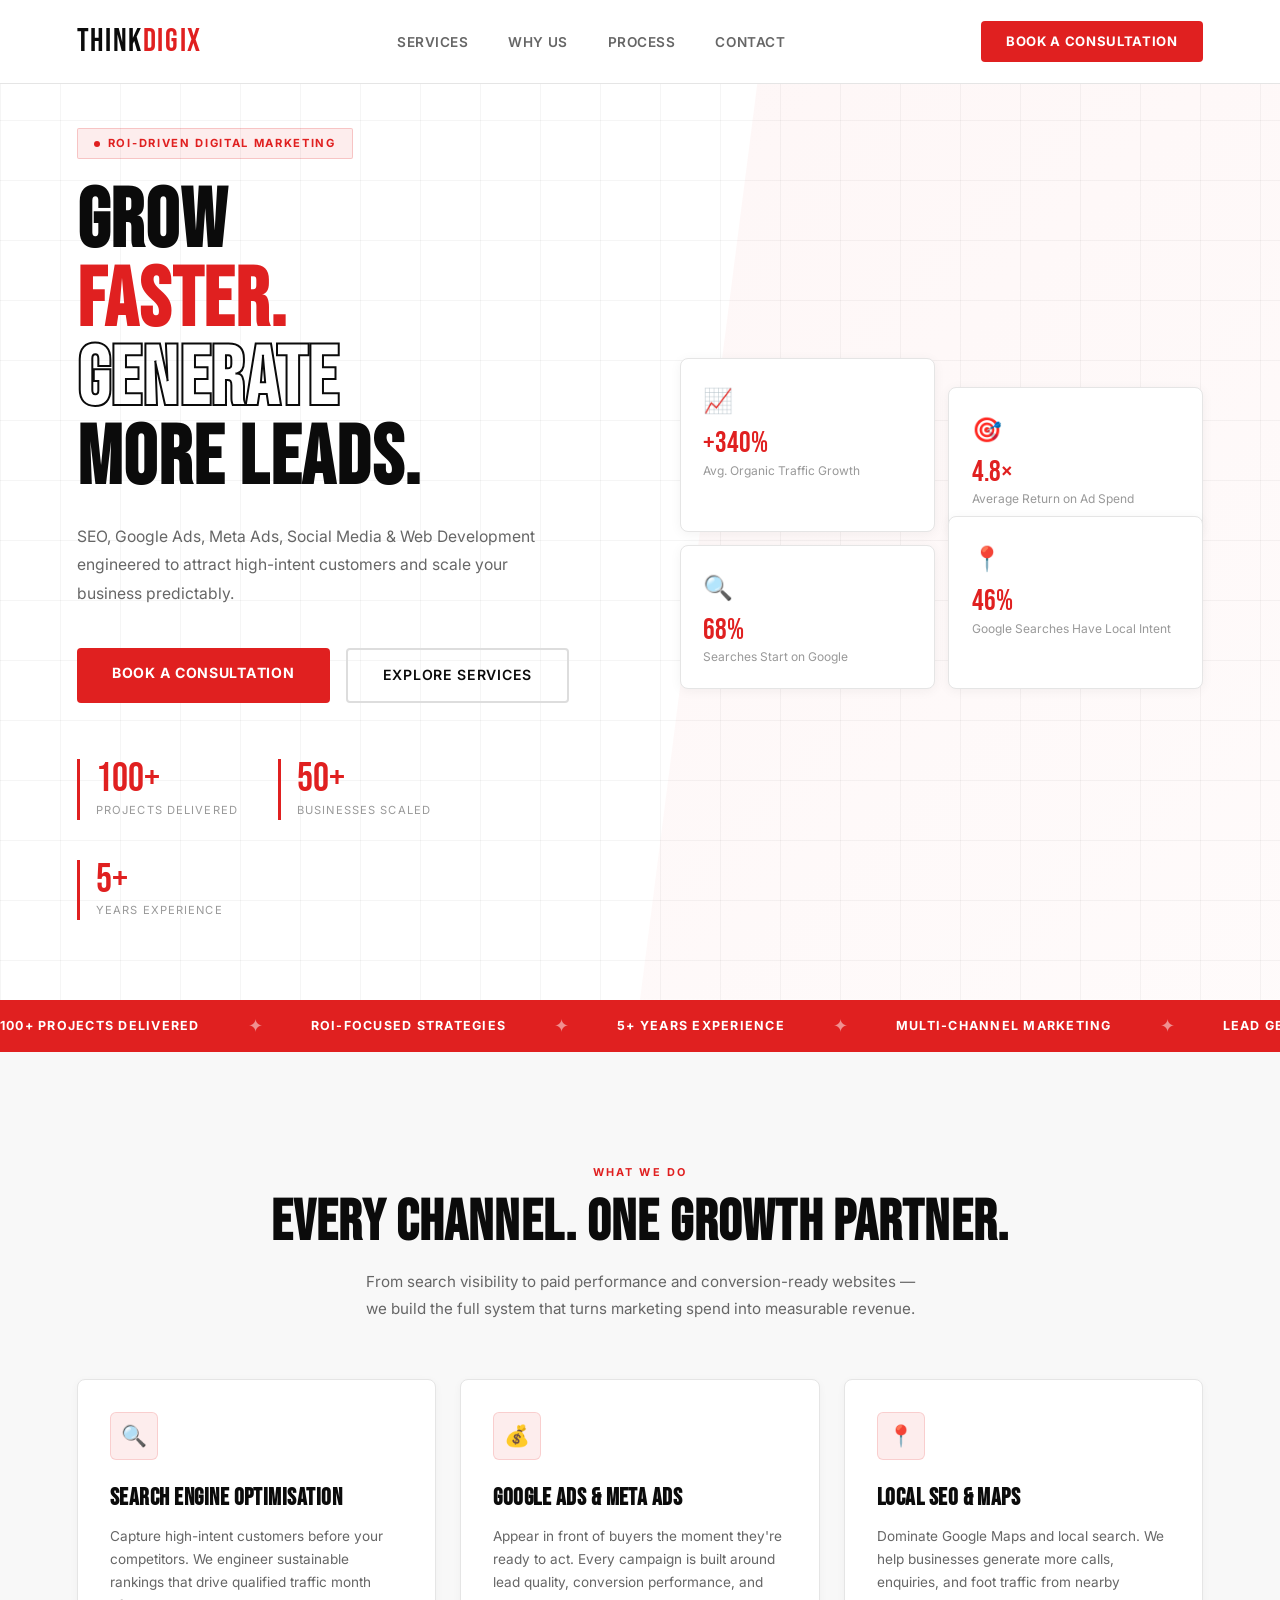
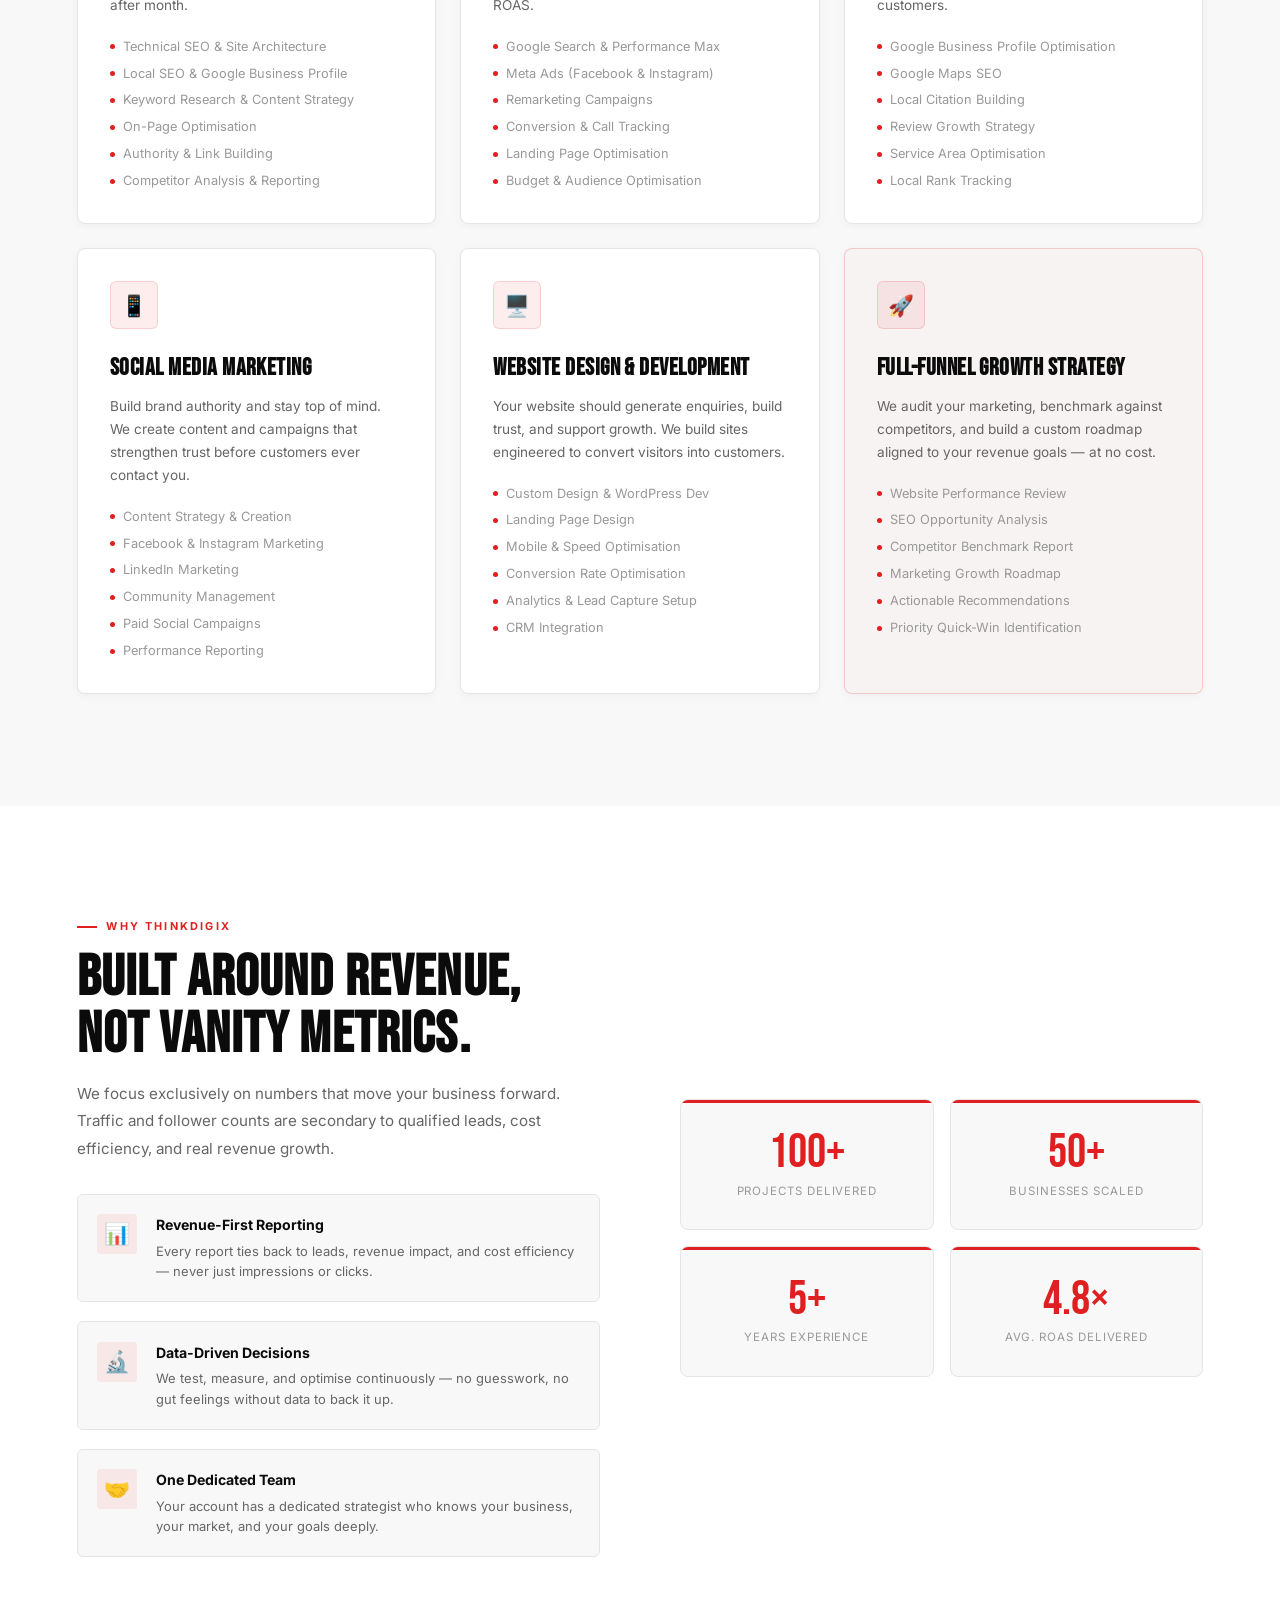
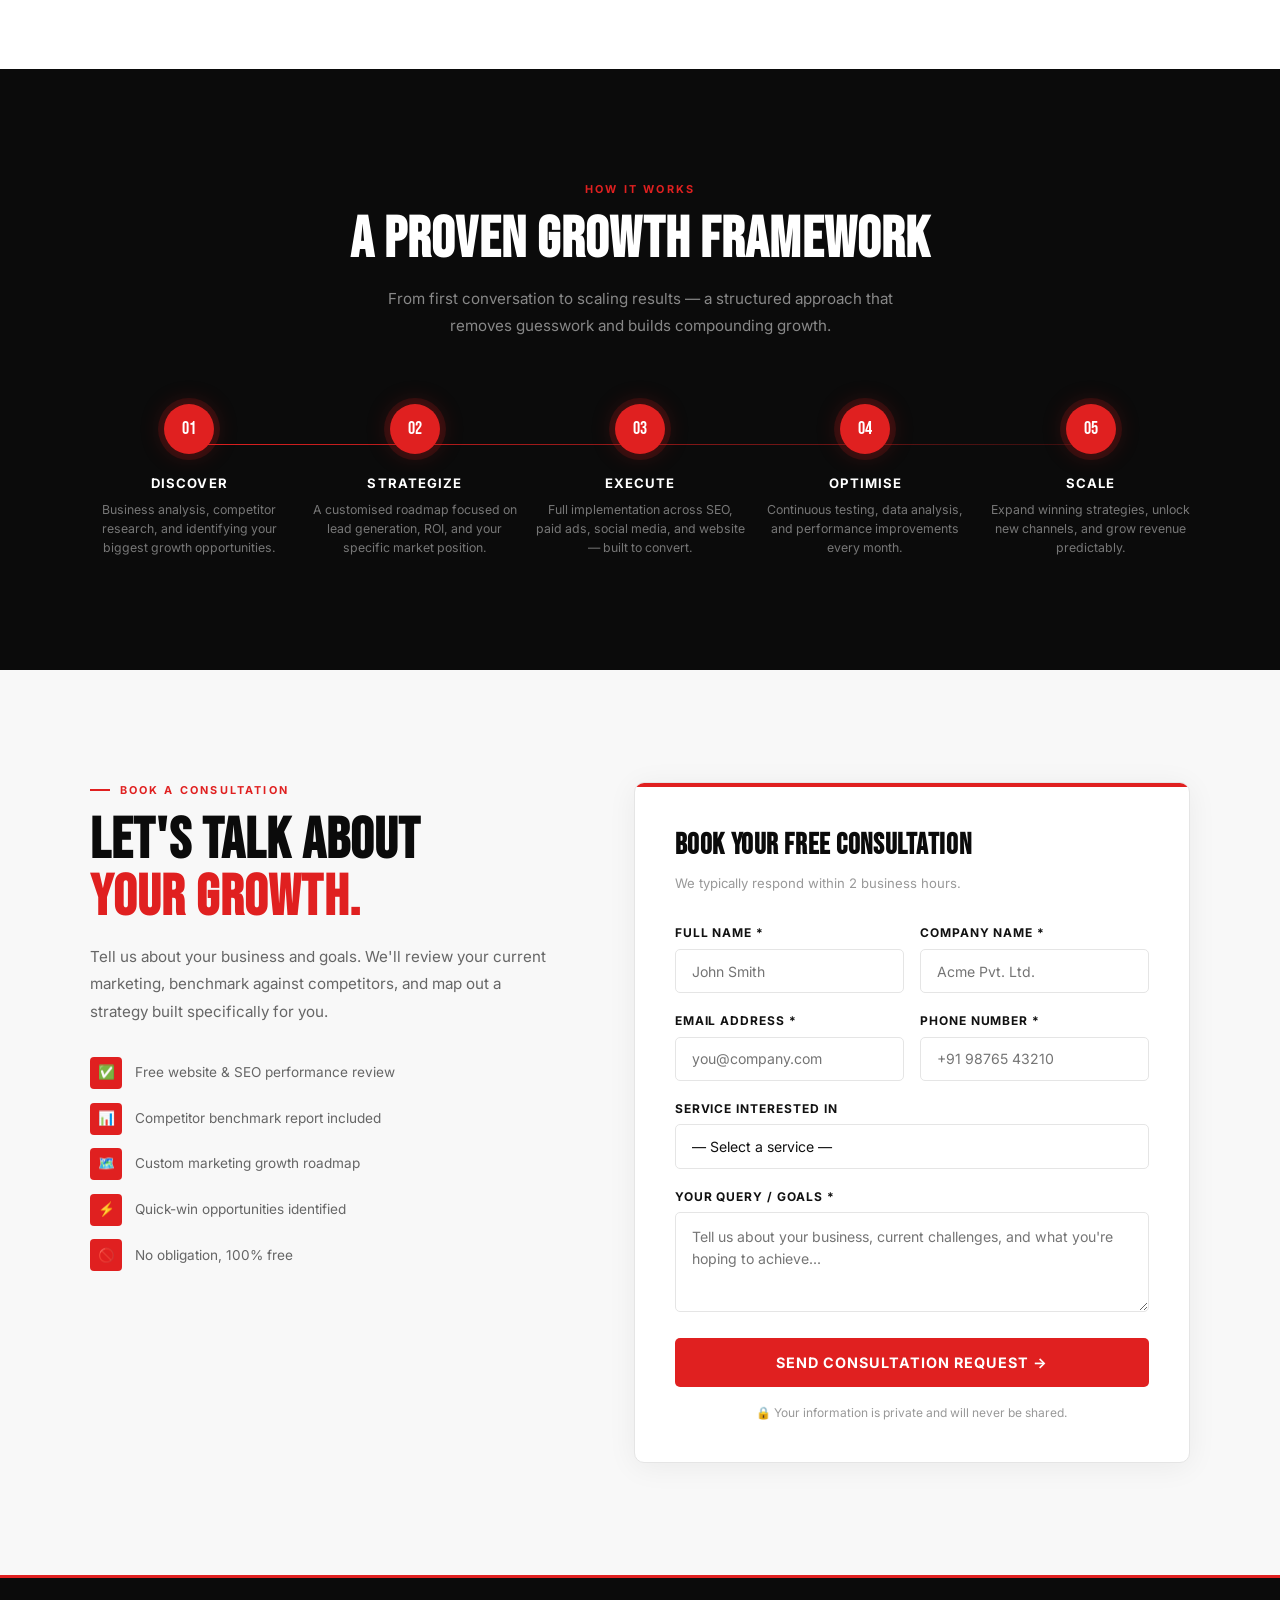
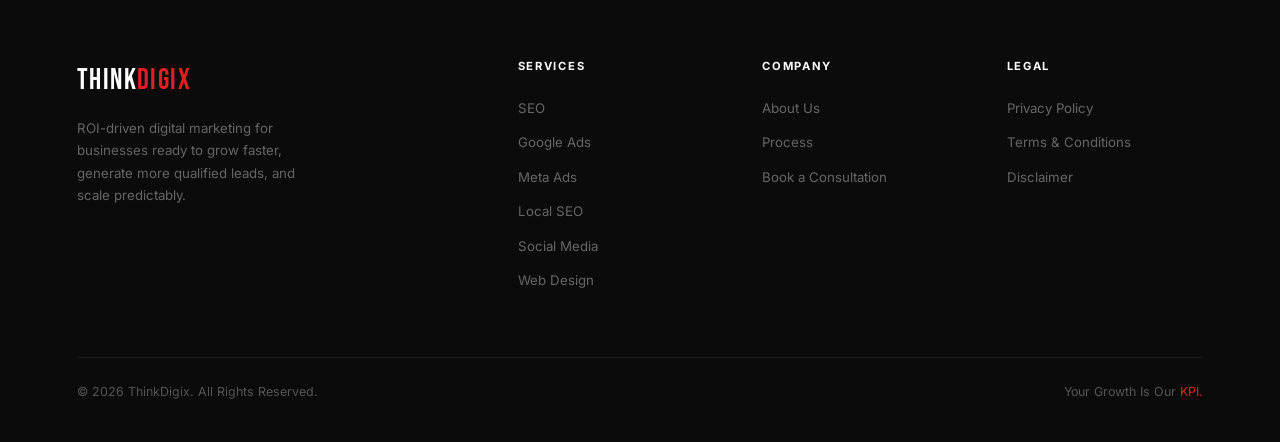
==== index.html @ b9a04842 "Add files via upload" ====
<!DOCTYPE html>
<html lang="en">
<head>
<meta charset="UTF-8"/>
<meta name="viewport" content="width=device-width, initial-scale=1.0"/>
<title>ThinkDigix — ROI-Driven Digital Marketing Agency</title>
<meta name="description" content="ThinkDigix is an ROI-driven digital marketing agency helping businesses grow through SEO, Google Ads, Meta Ads, Social Media and Web Development."/>
<link href="https://fonts.googleapis.com/css2?family=Bebas+Neue&family=Inter:wght@300;400;500;600;700&display=swap" rel="stylesheet"/>
<link rel="stylesheet" href="styles.css"/>
</head>
<body>

<!-- NAV -->
<nav id="navbar">
  <a class="logo" href="index.html">Think<span>Digix</span></a>
  <ul class="nav-links">
    <li><a href="#services">Services</a></li>
    <li><a href="#why">Why Us</a></li>
    <li><a href="#process">Process</a></li>
    <li><a href="#consult">Contact</a></li>
  </ul>
  <a class="nav-cta" href="#consult">Book a Consultation</a>
  <button class="hamburger" aria-label="Menu" onclick="toggleMenu()">
    <span></span><span></span><span></span>
  </button>
</nav>
<div class="mobile-menu" id="mobileMenu">
  <a href="#services" onclick="closeMenu()">Services</a>
  <a href="#why" onclick="closeMenu()">Why Us</a>
  <a href="#process" onclick="closeMenu()">Process</a>
  <a href="#consult" onclick="closeMenu()">Book a Consultation</a>
</div>

<!-- HERO -->
<section class="hero" id="home">
  <div class="hero-bg-grid"></div>
  <div class="hero-accent"></div>
  <div class="hero-inner">
    <div class="hero-content reveal">
      <div class="hero-eyebrow"><span class="dot-pulse"></span> ROI-Driven Digital Marketing</div>
      <h1>Grow<br><span class="red">Faster.</span><br><span class="outline">Generate</span><br>More Leads.</h1>
      <p class="hero-sub">SEO, Google Ads, Meta Ads, Social Media & Web Development engineered to attract high-intent customers and scale your business predictably.</p>
      <div class="hero-btns">
        <a href="#consult" class="btn-red">Book a Consultation</a>
        <a href="#services" class="btn-outline">Explore Services</a>
      </div>
      <div class="hero-stats">
        <div class="hero-stat"><div class="num">100+</div><div class="lbl">Projects Delivered</div></div>
        <div class="hero-stat"><div class="num">50+</div><div class="lbl">Businesses Scaled</div></div>
        <div class="hero-stat"><div class="num">5+</div><div class="lbl">Years Experience</div></div>
      </div>
    </div>
    <div class="hero-cards reveal reveal-delay-2">
      <div class="hcard"><div class="hcard-icon">📈</div><div class="hcard-val">+340%</div><div class="hcard-desc">Avg. Organic Traffic Growth</div></div>
      <div class="hcard"><div class="hcard-icon">🎯</div><div class="hcard-val">4.8×</div><div class="hcard-desc">Average Return on Ad Spend</div></div>
      <div class="hcard"><div class="hcard-icon">🔍</div><div class="hcard-val">68%</div><div class="hcard-desc">Searches Start on Google</div></div>
      <div class="hcard"><div class="hcard-icon">📍</div><div class="hcard-val">46%</div><div class="hcard-desc">Google Searches Have Local Intent</div></div>
    </div>
  </div>
</section>

<!-- MARQUEE -->
<div class="marquee-wrap">
  <div class="marquee-track">
    <span class="marquee-item">100+ Projects Delivered</span><span class="marquee-sep">✦</span>
    <span class="marquee-item">ROI-Focused Strategies</span><span class="marquee-sep">✦</span>
    <span class="marquee-item">5+ Years Experience</span><span class="marquee-sep">✦</span>
    <span class="marquee-item">Multi-Channel Marketing</span><span class="marquee-sep">✦</span>
    <span class="marquee-item">Lead Generation Focused</span><span class="marquee-sep">✦</span>
    <span class="marquee-item">Data-Driven Growth</span><span class="marquee-sep">✦</span>
    <span class="marquee-item">50+ Businesses Scaled</span><span class="marquee-sep">✦</span>
    <span class="marquee-item">100+ Projects Delivered</span><span class="marquee-sep">✦</span>
    <span class="marquee-item">ROI-Focused Strategies</span><span class="marquee-sep">✦</span>
    <span class="marquee-item">5+ Years Experience</span><span class="marquee-sep">✦</span>
    <span class="marquee-item">Multi-Channel Marketing</span><span class="marquee-sep">✦</span>
    <span class="marquee-item">Lead Generation Focused</span><span class="marquee-sep">✦</span>
    <span class="marquee-item">Data-Driven Growth</span><span class="marquee-sep">✦</span>
    <span class="marquee-item">50+ Businesses Scaled</span><span class="marquee-sep">✦</span>
  </div>
</div>

<!-- SERVICES -->
<section class="services-section" id="services">
  <div class="sec-inner">
    <div class="services-header reveal">
      <p class="eyebrow">What We Do</p>
      <h2 class="sec-title">Every Channel. One Growth Partner.</h2>
      <p class="sec-sub">From search visibility to paid performance and conversion-ready websites — we build the full system that turns marketing spend into measurable revenue.</p>
    </div>
    <div class="services-grid">
      <div class="svc-card reveal reveal-delay-1">
        <div class="svc-icon">🔍</div>
        <h3>Search Engine Optimisation</h3>
        <p>Capture high-intent customers before your competitors. We engineer sustainable rankings that drive qualified traffic month after month.</p>
        <ul class="svc-feats">
          <li>Technical SEO & Site Architecture</li>
          <li>Local SEO & Google Business Profile</li>
          <li>Keyword Research & Content Strategy</li>
          <li>On-Page Optimisation</li>
          <li>Authority & Link Building</li>
          <li>Competitor Analysis & Reporting</li>
        </ul>
      </div>
      <div class="svc-card reveal reveal-delay-2">
        <div class="svc-icon">💰</div>
        <h3>Google Ads & Meta Ads</h3>
        <p>Appear in front of buyers the moment they're ready to act. Every campaign is built around lead quality, conversion performance, and ROAS.</p>
        <ul class="svc-feats">
          <li>Google Search & Performance Max</li>
          <li>Meta Ads (Facebook & Instagram)</li>
          <li>Remarketing Campaigns</li>
          <li>Conversion & Call Tracking</li>
          <li>Landing Page Optimisation</li>
          <li>Budget & Audience Optimisation</li>
        </ul>
      </div>
      <div class="svc-card reveal reveal-delay-3">
        <div class="svc-icon">📍</div>
        <h3>Local SEO & Maps</h3>
        <p>Dominate Google Maps and local search. We help businesses generate more calls, enquiries, and foot traffic from nearby customers.</p>
        <ul class="svc-feats">
          <li>Google Business Profile Optimisation</li>
          <li>Google Maps SEO</li>
          <li>Local Citation Building</li>
          <li>Review Growth Strategy</li>
          <li>Service Area Optimisation</li>
          <li>Local Rank Tracking</li>
        </ul>
      </div>
      <div class="svc-card reveal reveal-delay-1">
        <div class="svc-icon">📱</div>
        <h3>Social Media Marketing</h3>
        <p>Build brand authority and stay top of mind. We create content and campaigns that strengthen trust before customers ever contact you.</p>
        <ul class="svc-feats">
          <li>Content Strategy & Creation</li>
          <li>Facebook & Instagram Marketing</li>
          <li>LinkedIn Marketing</li>
          <li>Community Management</li>
          <li>Paid Social Campaigns</li>
          <li>Performance Reporting</li>
        </ul>
      </div>
      <div class="svc-card reveal reveal-delay-2">
        <div class="svc-icon">🖥️</div>
        <h3>Website Design & Development</h3>
        <p>Your website should generate enquiries, build trust, and support growth. We build sites engineered to convert visitors into customers.</p>
        <ul class="svc-feats">
          <li>Custom Design & WordPress Dev</li>
          <li>Landing Page Design</li>
          <li>Mobile & Speed Optimisation</li>
          <li>Conversion Rate Optimisation</li>
          <li>Analytics & Lead Capture Setup</li>
          <li>CRM Integration</li>
        </ul>
      </div>
      <div class="svc-card reveal reveal-delay-3" style="border-color:rgba(224,32,32,.2);background:rgba(224,32,32,.02)">
        <div class="svc-icon">🚀</div>
        <h3>Full-Funnel Growth Strategy</h3>
        <p>We audit your marketing, benchmark against competitors, and build a custom roadmap aligned to your revenue goals — at no cost.</p>
        <ul class="svc-feats">
          <li>Website Performance Review</li>
          <li>SEO Opportunity Analysis</li>
          <li>Competitor Benchmark Report</li>
          <li>Marketing Growth Roadmap</li>
          <li>Actionable Recommendations</li>
          <li>Priority Quick-Win Identification</li>
        </ul>
      </div>
    </div>
  </div>
</section>

<!-- WHY US -->
<section class="why-section" id="why">
  <div class="sec-inner">
    <div class="why-grid">
      <div class="why-left reveal">
        <p class="eyebrow">Why ThinkDigix</p>
        <h2 class="sec-title">Built Around Revenue,<br>Not Vanity Metrics.</h2>
        <p class="sec-sub">We focus exclusively on numbers that move your business forward. Traffic and follower counts are secondary to qualified leads, cost efficiency, and real revenue growth.</p>
        <div class="why-items">
          <div class="why-item">
            <div class="why-icon">📊</div>
            <div><h4>Revenue-First Reporting</h4><p>Every report ties back to leads, revenue impact, and cost efficiency — never just impressions or clicks.</p></div>
          </div>
          <div class="why-item">
            <div class="why-icon">🔬</div>
            <div><h4>Data-Driven Decisions</h4><p>We test, measure, and optimise continuously — no guesswork, no gut feelings without data to back it up.</p></div>
          </div>
          <div class="why-item">
            <div class="why-icon">🤝</div>
            <div><h4>One Dedicated Team</h4><p>Your account has a dedicated strategist who knows your business, your market, and your goals deeply.</p></div>
          </div>
        </div>
      </div>
      <div class="why-right reveal reveal-delay-2">
        <div class="why-right-grid">
          <div class="metric-box"><div class="big">100+</div><div class="sm">Projects Delivered</div></div>
          <div class="metric-box"><div class="big">50+</div><div class="sm">Businesses Scaled</div></div>
          <div class="metric-box"><div class="big">5+</div><div class="sm">Years Experience</div></div>
          <div class="metric-box"><div class="big">4.8×</div><div class="sm">Avg. ROAS Delivered</div></div>
        </div>
      </div>
    </div>
  </div>
</section>

<!-- PROCESS -->
<section class="process-section" id="process">
  <div class="sec-inner">
    <div class="process-header reveal">
      <p class="eyebrow">How It Works</p>
      <h2 class="sec-title">A Proven Growth Framework</h2>
      <p class="sec-sub" style="margin:0 auto">From first conversation to scaling results — a structured approach that removes guesswork and builds compounding growth.</p>
    </div>
    <div class="steps-row">
      <div class="steps-connector"></div>
      <div class="step reveal reveal-delay-1"><div class="step-num">01</div><h4>Discover</h4><p>Business analysis, competitor research, and identifying your biggest growth opportunities.</p></div>
      <div class="step reveal reveal-delay-2"><div class="step-num">02</div><h4>Strategize</h4><p>A customised roadmap focused on lead generation, ROI, and your specific market position.</p></div>
      <div class="step reveal reveal-delay-3"><div class="step-num">03</div><h4>Execute</h4><p>Full implementation across SEO, paid ads, social media, and website — built to convert.</p></div>
      <div class="step reveal reveal-delay-4"><div class="step-num">04</div><h4>Optimise</h4><p>Continuous testing, data analysis, and performance improvements every month.</p></div>
      <div class="step reveal" style="transition-delay:.5s"><div class="step-num">05</div><h4>Scale</h4><p>Expand winning strategies, unlock new channels, and grow revenue predictably.</p></div>
    </div>
  </div>
</section>

<!-- CONSULTATION FORM -->
<section class="consult-section" id="consult">
  <div class="consult-inner">
    <div class="consult-left reveal">
      <p class="eyebrow">Book a Consultation</p>
      <h2 class="sec-title">Let's Talk About<br><span style="color:var(--red)">Your Growth.</span></h2>
      <p class="sec-sub">Tell us about your business and goals. We'll review your current marketing, benchmark against competitors, and map out a strategy built specifically for you.</p>
      <div class="consult-perks">
        <div class="consult-perk"><div class="consult-perk-icon">✅</div>Free website & SEO performance review</div>
        <div class="consult-perk"><div class="consult-perk-icon">📊</div>Competitor benchmark report included</div>
        <div class="consult-perk"><div class="consult-perk-icon">🗺️</div>Custom marketing growth roadmap</div>
        <div class="consult-perk"><div class="consult-perk-icon">⚡</div>Quick-win opportunities identified</div>
        <div class="consult-perk"><div class="consult-perk-icon">🚫</div>No obligation, 100% free</div>
      </div>
    </div>
    <div class="reveal reveal-delay-2">
      <div class="consult-form-box">
        <h3>Book Your Free Consultation</h3>
        <p class="form-sub">We typically respond within 2 business hours.</p>
        <!-- Formspree handles email delivery -->
        <form id="consultForm" action="https://formspree.io/f/xwpbqrzd" method="POST">
          <input type="hidden" name="_subject" value="New Consultation Request — ThinkDigix"/>
          <input type="hidden" name="_replyto" value="siddharthaacharya2000@gmail.com"/>
          <div class="form-row">
            <div class="form-group">
              <label for="fname">Full Name *</label>
              <input type="text" id="fname" name="Full Name" placeholder="John Smith" required/>
            </div>
            <div class="form-group">
              <label for="company">Company Name *</label>
              <input type="text" id="company" name="Company Name" placeholder="Acme Pvt. Ltd." required/>
            </div>
          </div>
          <div class="form-row">
            <div class="form-group">
              <label for="email">Email Address *</label>
              <input type="email" id="email" name="Email" placeholder="you@company.com" required/>
            </div>
            <div class="form-group">
              <label for="phone">Phone Number *</label>
              <input type="tel" id="phone" name="Phone" placeholder="+91 98765 43210" required/>
            </div>
          </div>
          <div class="form-group">
            <label for="service">Service Interested In</label>
            <select id="service" name="Service Interest">
              <option value="">— Select a service —</option>
              <option>Search Engine Optimisation (SEO)</option>
              <option>Google Ads / Meta Ads</option>
              <option>Local SEO & Maps</option>
              <option>Social Media Marketing</option>
              <option>Website Design & Development</option>
              <option>Full-Funnel Growth Strategy</option>
              <option>Not sure — need guidance</option>
            </select>
          </div>
          <div class="form-group">
            <label for="query">Your Query / Goals *</label>
            <textarea id="query" name="Query" placeholder="Tell us about your business, current challenges, and what you're hoping to achieve..." required></textarea>
          </div>
          <button type="submit" class="form-submit" id="submitBtn">Send Consultation Request →</button>
          <p class="form-note">🔒 Your information is private and will never be shared.</p>
        </form>
        <div class="form-success" id="formSuccess">
          <div style="font-size:2rem;margin-bottom:.5rem">✅</div>
          <h4>Request Sent!</h4>
          <p>Thank you! We've received your consultation request and will reach out within 2 business hours.</p>
        </div>
      </div>
    </div>
  </div>
</section>

<!-- FOOTER -->
<footer id="contact">
  <div class="footer-grid">
    <div class="footer-brand">
      <a class="footer-logo" href="index.html">Think<span>Digix</span></a>
      <p>ROI-driven digital marketing for businesses ready to grow faster, generate more qualified leads, and scale predictably.</p>
    </div>
    <div class="footer-col">
      <h5>Services</h5>
      <ul>
        <li><a href="#services">SEO</a></li>
        <li><a href="#services">Google Ads</a></li>
        <li><a href="#services">Meta Ads</a></li>
        <li><a href="#services">Local SEO</a></li>
        <li><a href="#services">Social Media</a></li>
        <li><a href="#services">Web Design</a></li>
      </ul>
    </div>
    <div class="footer-col">
      <h5>Company</h5>
      <ul>
        <li><a href="#why">About Us</a></li>
        <li><a href="#process">Process</a></li>
        <li><a href="#consult">Book a Consultation</a></li>
      </ul>
    </div>
    <div class="footer-col">
      <h5>Legal</h5>
      <ul>
        <li><a href="privacy-policy.html">Privacy Policy</a></li>
        <li><a href="terms-and-conditions.html">Terms & Conditions</a></li>
        <li><a href="disclaimer.html">Disclaimer</a></li>
      </ul>
    </div>
  </div>
  <div class="footer-bottom">
    <p>© 2026 ThinkDigix. All Rights Reserved.</p>
    <p>Your Growth Is Our <span>KPI.</span></p>
  </div>
</footer>

<script>
// ── NAV ──
function toggleMenu(){document.getElementById('mobileMenu').classList.toggle('open')}
function closeMenu(){document.getElementById('mobileMenu').classList.remove('open')}
window.addEventListener('scroll',()=>{
  const nav=document.getElementById('navbar');
  nav.style.boxShadow=window.scrollY>40?'0 2px 20px rgba(0,0,0,.08)':'none';
});

// ── SCROLL REVEAL ──
const obs=new IntersectionObserver(entries=>{
  entries.forEach(e=>{if(e.isIntersecting)e.target.classList.add('visible')});
},{threshold:.1});
document.querySelectorAll('.reveal').forEach(el=>obs.observe(el));

// ── FORM SUBMISSION (Formspree AJAX) ──
const form=document.getElementById('consultForm');
const btn=document.getElementById('submitBtn');
const successBox=document.getElementById('formSuccess');

form.addEventListener('submit',async e=>{
  e.preventDefault();
  btn.textContent='Sending...';
  btn.disabled=true;
  try{
    const res=await fetch(form.action,{
      method:'POST',
      body:new FormData(form),
      headers:{Accept:'application/json'}
    });
    if(res.ok){
      form.style.display='none';
      successBox.style.display='block';
    } else {
      btn.textContent='Send Consultation Request →';
      btn.disabled=false;
      alert('Something went wrong. Please try again or email us directly at siddharthaacharya2000@gmail.com');
    }
  }catch(err){
    btn.textContent='Send Consultation Request →';
    btn.disabled=false;
    alert('Network error. Please try again.');
  }
});
</script>
</body>
</html>
---- styles.css ----
*,*::before,*::after{box-sizing:border-box;margin:0;padding:0}
:root{
  --black:#0B0B0B;
  --red:#E02020;
  --red2:#C01818;
  --red-dim:rgba(224,32,32,.08);
  --white:#FFFFFF;
  --off-white:#F8F8F8;
  --light:#F2F2F2;
  --gray:#666666;
  --gray2:#999999;
  --dark-text:#111111;
  --border:#E5E5E5;
  --border-dark:#DDDDDD;
}
html{scroll-behavior:smooth}
body{font-family:'Inter',sans-serif;background:var(--white);color:var(--dark-text);overflow-x:hidden;line-height:1.6}
::-webkit-scrollbar{width:4px}
::-webkit-scrollbar-track{background:var(--white)}
::-webkit-scrollbar-thumb{background:var(--red);border-radius:2px}

/* ── NAV ── */
nav{position:fixed;top:0;left:0;right:0;z-index:1000;display:flex;align-items:center;justify-content:space-between;padding:1rem 6%;background:rgba(255,255,255,.95);backdrop-filter:blur(16px);border-bottom:1px solid var(--border);transition:.3s}
.logo{font-family:'Bebas Neue',sans-serif;font-size:2rem;letter-spacing:.05em;color:var(--black);text-decoration:none}
.logo span{color:var(--red)}
.nav-links{display:flex;gap:2.5rem;list-style:none}
.nav-links a{color:var(--gray);text-decoration:none;font-size:.85rem;font-weight:600;letter-spacing:.04em;transition:.2s;text-transform:uppercase}
.nav-links a:hover{color:var(--red)}
.nav-cta{background:var(--red);color:var(--white);border:none;padding:.65rem 1.6rem;border-radius:4px;font-family:'Inter';font-size:.82rem;font-weight:700;cursor:pointer;text-transform:uppercase;letter-spacing:.05em;transition:.2s;text-decoration:none;display:inline-block}
.nav-cta:hover{background:var(--red2)}
.hamburger{display:none;background:none;border:none;cursor:pointer;padding:.3rem}
.hamburger span{display:block;width:24px;height:2px;background:var(--black);margin:5px 0;transition:.3s}
.mobile-menu{display:none;flex-direction:column;position:fixed;top:65px;left:0;right:0;background:var(--white);border-bottom:1px solid var(--border);z-index:999}
.mobile-menu.open{display:flex}
.mobile-menu a{color:var(--gray);text-decoration:none;font-weight:600;font-size:.9rem;padding:1rem 6%;border-bottom:1px solid var(--border);text-transform:uppercase;letter-spacing:.04em}
.mobile-menu a:hover{color:var(--red)}

/* ── HERO ── */
.hero{min-height:100vh;display:flex;align-items:center;padding:8rem 6% 5rem;background:var(--white);position:relative;overflow:hidden}
.hero-bg-grid{position:absolute;inset:0;background-image:linear-gradient(rgba(0,0,0,.04) 1px,transparent 1px),linear-gradient(90deg,rgba(0,0,0,.04) 1px,transparent 1px);background-size:60px 60px;pointer-events:none}
.hero-accent{position:absolute;top:0;right:0;width:50%;height:100%;background:linear-gradient(135deg,rgba(224,32,32,.04) 0%,rgba(224,32,32,.02) 100%);clip-path:polygon(20% 0%,100% 0%,100% 100%,0% 100%);pointer-events:none}
.hero-inner{max-width:1200px;margin:0 auto;width:100%;display:grid;grid-template-columns:1fr 1fr;gap:5rem;align-items:center;position:relative;z-index:2}
.hero-eyebrow{display:inline-flex;align-items:center;gap:.5rem;background:var(--red-dim);border:1px solid rgba(224,32,32,.2);color:var(--red);font-size:.7rem;font-weight:700;letter-spacing:.15em;text-transform:uppercase;padding:.35rem 1rem;border-radius:2px;margin-bottom:1.5rem}
.dot-pulse{width:6px;height:6px;background:var(--red);border-radius:50%;animation:dpulse 1.8s ease-in-out infinite;flex-shrink:0}
@keyframes dpulse{0%,100%{transform:scale(1);opacity:1}50%{transform:scale(1.5);opacity:.4}}
.hero h1{font-family:'Bebas Neue',sans-serif;font-size:clamp(3.5rem,6.5vw,6rem);line-height:.95;letter-spacing:.02em;margin-bottom:1.5rem;color:var(--black)}
.hero h1 .red{color:var(--red)}
.hero h1 .outline{-webkit-text-stroke:2px var(--black);-webkit-text-fill-color:transparent}
.hero-sub{font-size:.98rem;color:var(--gray);line-height:1.8;max-width:480px;margin-bottom:2.5rem}
.hero-btns{display:flex;gap:1rem;flex-wrap:wrap;margin-bottom:3.5rem}
.btn-red{background:var(--red);color:var(--white);padding:.9rem 2.2rem;border-radius:4px;font-weight:700;font-size:.88rem;text-decoration:none;border:none;cursor:pointer;text-transform:uppercase;letter-spacing:.05em;transition:.2s;display:inline-block}
.btn-red:hover{background:var(--red2);transform:translateY(-2px)}
.btn-outline{background:transparent;color:var(--black);padding:.9rem 2.2rem;border-radius:4px;font-weight:600;font-size:.88rem;text-decoration:none;border:2px solid var(--border-dark);cursor:pointer;text-transform:uppercase;letter-spacing:.05em;transition:.2s;display:inline-block}
.btn-outline:hover{border-color:var(--red);color:var(--red)}
.hero-stats{display:flex;gap:2.5rem;flex-wrap:wrap}
.hero-stat{border-left:3px solid var(--red);padding-left:1rem}
.hero-stat .num{font-family:'Bebas Neue',sans-serif;font-size:2.5rem;color:var(--red);line-height:1}
.hero-stat .lbl{font-size:.7rem;color:var(--gray2);text-transform:uppercase;letter-spacing:.1em;margin-top:.15rem}
.hero-cards{display:grid;grid-template-columns:1fr 1fr;gap:.85rem}
.hcard{background:var(--white);border:1px solid var(--border);border-radius:8px;padding:1.4rem;transition:.3s;position:relative;overflow:hidden;box-shadow:0 2px 12px rgba(0,0,0,.05)}
.hcard::before{content:'';position:absolute;top:0;left:0;right:0;height:3px;background:var(--red);transform:scaleX(0);transform-origin:left;transition:.4s}
.hcard:hover{border-color:rgba(224,32,32,.3);transform:translateY(-4px);box-shadow:0 8px 30px rgba(224,32,32,.1)}
.hcard:hover::before{transform:scaleX(1)}
.hcard:nth-child(2){margin-top:1.8rem}
.hcard:nth-child(4){margin-top:-1.8rem}
.hcard-icon{font-size:1.5rem;margin-bottom:.6rem}
.hcard-val{font-family:'Bebas Neue',sans-serif;font-size:1.8rem;color:var(--red);line-height:1}
.hcard-desc{font-size:.75rem;color:var(--gray2);margin-top:.25rem;line-height:1.4}

/* ── MARQUEE ── */
.marquee-wrap{background:var(--red);padding:.75rem 0;overflow:hidden}
.marquee-track{display:flex;gap:3rem;animation:marquee 22s linear infinite;width:max-content}
.marquee-item{display:flex;align-items:center;gap:.6rem;white-space:nowrap;font-size:.78rem;font-weight:700;letter-spacing:.1em;text-transform:uppercase;color:var(--white)}
.marquee-sep{color:rgba(255,255,255,.5);font-size:1.1rem}
@keyframes marquee{from{transform:translateX(0)}to{transform:translateX(-50%)}}

/* ── SECTION BASE ── */
section{padding:7rem 6%}
.sec-inner{max-width:1200px;margin:0 auto}
.eyebrow{font-size:.68rem;font-weight:700;letter-spacing:.2em;text-transform:uppercase;color:var(--red);margin-bottom:.8rem;display:flex;align-items:center;gap:.6rem}
.eyebrow::before{content:'';width:20px;height:2px;background:var(--red);flex-shrink:0}
.sec-title{font-family:'Bebas Neue',sans-serif;font-size:clamp(2.2rem,4.5vw,3.8rem);line-height:1;letter-spacing:.02em;margin-bottom:1rem;color:var(--black)}
.sec-sub{color:var(--gray);max-width:560px;line-height:1.8;font-size:.95rem}

/* ── SERVICES ── */
.services-section{background:var(--off-white)}
.services-header{text-align:center;margin-bottom:3.5rem}
.services-header .eyebrow{justify-content:center}
.services-header .eyebrow::before{display:none}
.services-header .sec-sub{margin:0 auto}
.services-grid{display:grid;grid-template-columns:repeat(auto-fit,minmax(320px,1fr));gap:1.5rem}
.svc-card{background:var(--white);border:1px solid var(--border);border-radius:8px;padding:2rem;transition:.3s;position:relative;overflow:hidden;box-shadow:0 2px 8px rgba(0,0,0,.04)}
.svc-card::before{content:'';position:absolute;top:0;left:0;right:0;height:3px;background:var(--red);transform:scaleX(0);transform-origin:left;transition:.4s}
.svc-card:hover{border-color:rgba(224,32,32,.25);transform:translateY(-4px);box-shadow:0 12px 40px rgba(0,0,0,.1)}
.svc-card:hover::before{transform:scaleX(1)}
.svc-icon{width:48px;height:48px;background:var(--red-dim);border:1px solid rgba(224,32,32,.15);border-radius:6px;display:flex;align-items:center;justify-content:center;font-size:1.3rem;margin-bottom:1.2rem}
.svc-card h3{font-family:'Bebas Neue',sans-serif;font-size:1.5rem;letter-spacing:.02em;color:var(--black);margin-bottom:.5rem}
.svc-card p{font-size:.85rem;color:var(--gray);line-height:1.7;margin-bottom:1.2rem}
.svc-feats{list-style:none;display:flex;flex-direction:column;gap:.4rem}
.svc-feats li{font-size:.8rem;color:var(--gray2);display:flex;align-items:center;gap:.5rem}
.svc-feats li::before{content:'';width:5px;height:5px;background:var(--red);border-radius:50%;flex-shrink:0}

/* ── WHY US ── */
.why-section{background:var(--white)}
.why-grid{display:grid;grid-template-columns:1fr 1fr;gap:5rem;align-items:center}
.why-items{display:flex;flex-direction:column;gap:1.2rem;margin-top:2rem}
.why-item{display:flex;gap:1.2rem;align-items:flex-start;padding:1.2rem;background:var(--off-white);border:1px solid var(--border);border-radius:6px;transition:.25s}
.why-item:hover{border-color:rgba(224,32,32,.25);background:var(--white)}
.why-icon{font-size:1.3rem;flex-shrink:0;width:40px;height:40px;background:var(--red-dim);border-radius:4px;display:flex;align-items:center;justify-content:center}
.why-item h4{font-size:.88rem;font-weight:700;color:var(--black);margin-bottom:.25rem}
.why-item p{font-size:.81rem;color:var(--gray);line-height:1.6}
.why-right-grid{display:grid;grid-template-columns:1fr 1fr;gap:1rem}
.metric-box{background:var(--off-white);border:1px solid var(--border);border-radius:8px;padding:1.8rem;text-align:center;transition:.25s;position:relative;overflow:hidden}
.metric-box::before{content:'';position:absolute;top:0;left:0;right:0;height:3px;background:var(--red)}
.metric-box:hover{border-color:rgba(224,32,32,.25);transform:translateY(-3px);box-shadow:0 8px 24px rgba(0,0,0,.06)}
.metric-box .big{font-family:'Bebas Neue',sans-serif;font-size:3rem;color:var(--red);line-height:1}
.metric-box .sm{font-size:.72rem;color:var(--gray2);text-transform:uppercase;letter-spacing:.08em;margin-top:.3rem}

/* ── PROCESS ── */
.process-section{background:var(--black)}
.process-section .eyebrow{color:var(--red)}
.process-section .sec-title{color:var(--white)}
.process-section .sec-sub{color:#888}
.process-header{text-align:center;margin-bottom:4rem}
.process-header .eyebrow{justify-content:center}
.process-header .eyebrow::before{display:none}
.steps-row{display:grid;grid-template-columns:repeat(5,1fr);gap:0;position:relative}
.steps-connector{position:absolute;top:2.5rem;left:10%;right:10%;height:1px;background:linear-gradient(90deg,var(--red),rgba(224,32,32,.2));z-index:0}
.step{text-align:center;position:relative;z-index:1;padding:0 .5rem}
.step-num{width:50px;height:50px;border-radius:50%;background:var(--red);display:flex;align-items:center;justify-content:center;font-family:'Bebas Neue',sans-serif;font-size:1.1rem;color:var(--white);margin:0 auto 1.2rem;box-shadow:0 0 0 6px rgba(224,32,32,.15),0 0 24px rgba(224,32,32,.25)}
.step h4{font-size:.82rem;font-weight:700;text-transform:uppercase;letter-spacing:.08em;color:var(--white);margin-bottom:.4rem}
.step p{font-size:.77rem;color:#777;line-height:1.55}

/* ── CONSULT FORM ── */
.consult-section{background:var(--off-white);padding:7rem 6%}
.consult-inner{max-width:1100px;margin:0 auto;display:grid;grid-template-columns:1fr 1.2fr;gap:5rem;align-items:start}
.consult-left .sec-sub{margin-bottom:2rem}
.consult-perks{display:flex;flex-direction:column;gap:.85rem;margin-top:2rem}
.consult-perk{display:flex;align-items:center;gap:.8rem;font-size:.85rem;color:var(--gray)}
.consult-perk-icon{width:32px;height:32px;background:var(--red);border-radius:4px;display:flex;align-items:center;justify-content:center;font-size:.85rem;flex-shrink:0}
.consult-form-box{background:var(--white);border:1px solid var(--border);border-radius:10px;padding:2.5rem;box-shadow:0 4px 30px rgba(0,0,0,.06);position:relative;overflow:hidden}
.consult-form-box::before{content:'';position:absolute;top:0;left:0;right:0;height:4px;background:var(--red)}
.consult-form-box h3{font-family:'Bebas Neue',sans-serif;font-size:1.8rem;color:var(--black);margin-bottom:.3rem;letter-spacing:.02em}
.consult-form-box .form-sub{font-size:.82rem;color:var(--gray2);margin-bottom:1.8rem}
.form-row{display:grid;grid-template-columns:1fr 1fr;gap:1rem}
.form-group{display:flex;flex-direction:column;gap:.4rem;margin-bottom:1.1rem}
.form-group label{font-size:.75rem;font-weight:700;text-transform:uppercase;letter-spacing:.08em;color:var(--dark-text)}
.form-group input,.form-group textarea,.form-group select{width:100%;padding:.8rem 1rem;border:1.5px solid var(--border);border-radius:5px;font-family:'Inter';font-size:.88rem;color:var(--dark-text);background:var(--white);transition:.2s;outline:none;-webkit-appearance:none}
.form-group input:focus,.form-group textarea:focus,.form-group select:focus{border-color:var(--red);box-shadow:0 0 0 3px rgba(224,32,32,.08)}
.form-group textarea{resize:vertical;min-height:100px;line-height:1.6}
.form-submit{width:100%;padding:1rem;background:var(--red);color:var(--white);border:none;border-radius:5px;font-family:'Inter';font-size:.9rem;font-weight:700;text-transform:uppercase;letter-spacing:.07em;cursor:pointer;transition:.2s;margin-top:.5rem}
.form-submit:hover{background:var(--red2);transform:translateY(-1px)}
.form-note{font-size:.75rem;color:var(--gray2);text-align:center;margin-top:1rem}
.form-success{display:none;text-align:center;padding:2rem;background:rgba(224,32,32,.05);border:1px solid rgba(224,32,32,.2);border-radius:6px;margin-top:1rem}
.form-success h4{font-family:'Bebas Neue',sans-serif;font-size:1.6rem;color:var(--red);margin-bottom:.5rem}
.form-success p{font-size:.85rem;color:var(--gray)}

/* ── LEGAL / STATIC CONTENT PAGES ── */
.legal-hero{padding:9rem 6% 3rem;background:var(--off-white);border-bottom:1px solid var(--border)}
.legal-hero .sec-inner{max-width:800px;margin:0 auto}
.legal-hero .eyebrow::before{display:none}
.breadcrumb{font-size:.75rem;color:var(--gray2);margin-bottom:1rem;letter-spacing:.03em}
.breadcrumb a{color:var(--gray2);text-decoration:none}
.breadcrumb a:hover{color:var(--red)}
.legal-updated{font-size:.78rem;color:var(--gray2);margin-top:.6rem}
.legal-content{padding:4rem 6% 6rem;background:var(--white)}
.legal-content .inner{max-width:760px;margin:0 auto}
.legal-content h2{font-family:'Bebas Neue',sans-serif;font-size:1.55rem;letter-spacing:.02em;color:var(--black);margin:2.4rem 0 .9rem;padding-left:.9rem;border-left:3px solid var(--red)}
.legal-content h2:first-of-type{margin-top:0}
.legal-content p{font-size:.92rem;color:var(--gray);line-height:1.85;margin-bottom:1rem}
.legal-content ul{margin:0 0 1.2rem 1.5rem;display:flex;flex-direction:column;gap:.5rem}
.legal-content li{font-size:.92rem;color:var(--gray);line-height:1.75}
.legal-content a{color:var(--red);text-decoration:none;border-bottom:1px solid rgba(224,32,32,.3)}
.legal-content a:hover{border-color:var(--red)}
.legal-content strong{color:var(--dark-text)}
.legal-toc{background:var(--off-white);border:1px solid var(--border);border-radius:8px;padding:1.5rem 1.8rem;margin-bottom:2.5rem}
.legal-toc h5{font-size:.7rem;font-weight:700;text-transform:uppercase;letter-spacing:.12em;color:var(--gray2);margin-bottom:.9rem}
.legal-toc ol{list-style:none;display:flex;flex-direction:column;gap:.5rem;counter-reset:toc}
.legal-toc ol li{counter-increment:toc;font-size:.85rem}
.legal-toc ol li::before{content:counter(toc) ". ";color:var(--red);font-weight:700}
.legal-toc a{color:var(--dark-text);text-decoration:none;border-bottom:none}
.legal-toc a:hover{color:var(--red)}

/* ── FOOTER ── */
footer{background:var(--black);padding:5rem 6% 2.5rem;border-top:3px solid var(--red)}
.footer-grid{display:grid;grid-template-columns:2fr 1fr 1fr 1fr;gap:3rem;max-width:1200px;margin:0 auto 4rem}
.footer-logo{font-family:'Bebas Neue',sans-serif;font-size:1.8rem;color:var(--white);margin-bottom:.8rem;display:block;letter-spacing:.05em;text-decoration:none}
.footer-logo span{color:var(--red)}
.footer-brand p{font-size:.83rem;color:#666;line-height:1.7;max-width:240px}
.footer-col h5{font-size:.7rem;font-weight:700;text-transform:uppercase;letter-spacing:.15em;color:var(--white);margin-bottom:1.2rem}
.footer-col ul{list-style:none;display:flex;flex-direction:column;gap:.55rem}
.footer-col ul li a{color:#666;text-decoration:none;font-size:.83rem;transition:.2s}
.footer-col ul li a:hover{color:var(--red)}
.footer-bottom{max-width:1200px;margin:0 auto;border-top:1px solid #1a1a1a;padding-top:1.5rem;display:flex;justify-content:space-between;align-items:center;flex-wrap:wrap;gap:1rem}
.footer-bottom p{font-size:.78rem;color:#555}
.footer-bottom span{color:var(--red)}

/* ── REVEAL ── */
.reveal{opacity:0;transform:translateY(28px);transition:opacity .6s ease,transform .6s ease}
.reveal.visible{opacity:1;transform:translateY(0)}
.reveal-delay-1{transition-delay:.1s}
.reveal-delay-2{transition-delay:.2s}
.reveal-delay-3{transition-delay:.3s}
.reveal-delay-4{transition-delay:.4s}

/* ── RESPONSIVE ── */
@media(max-width:960px){
  .nav-links,.nav-cta{display:none}
  .hamburger{display:block}
  .hero-inner{grid-template-columns:1fr}
  .hero-cards{display:none}
  .why-grid{grid-template-columns:1fr}
  .steps-row{grid-template-columns:1fr 1fr;gap:2rem}
  .steps-connector{display:none}
  .footer-grid{grid-template-columns:1fr 1fr}
  .consult-inner{grid-template-columns:1fr}
  .consult-left{display:none}
}
@media(max-width:600px){
  section,.consult-section{padding:5rem 5%}
  .hero{padding:7rem 5% 4rem}
  .hero-stats{gap:1.5rem}
  .why-right-grid{grid-template-columns:1fr 1fr}
  .steps-row{grid-template-columns:1fr}
  .footer-grid{grid-template-columns:1fr;gap:2rem}
  .footer-bottom{flex-direction:column;text-align:center}
  .form-row{grid-template-columns:1fr}
  .legal-hero{padding:7rem 5% 2.5rem}
  .legal-content{padding:3rem 5% 4rem}
}
@media(prefers-reduced-motion:reduce){
  .marquee-track{animation:none}
  *{transition:none!important;animation:none!important}
}
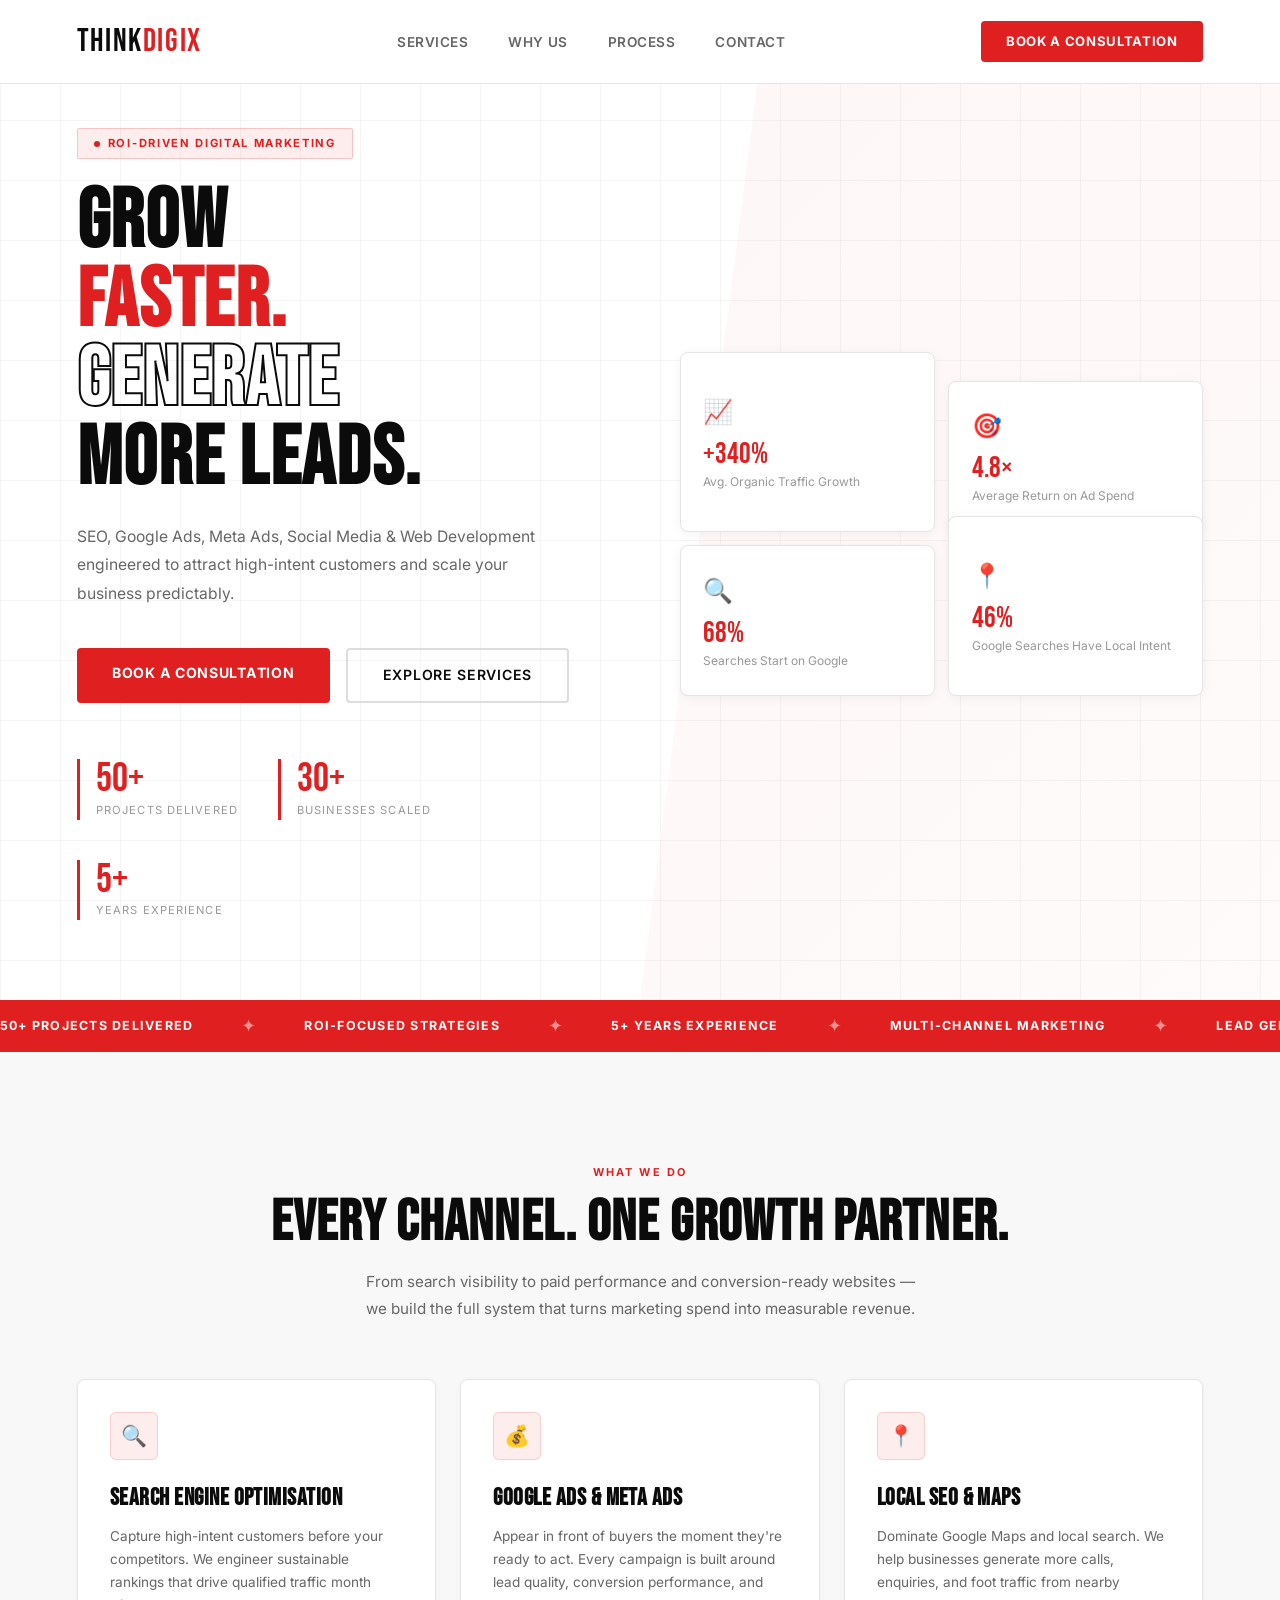
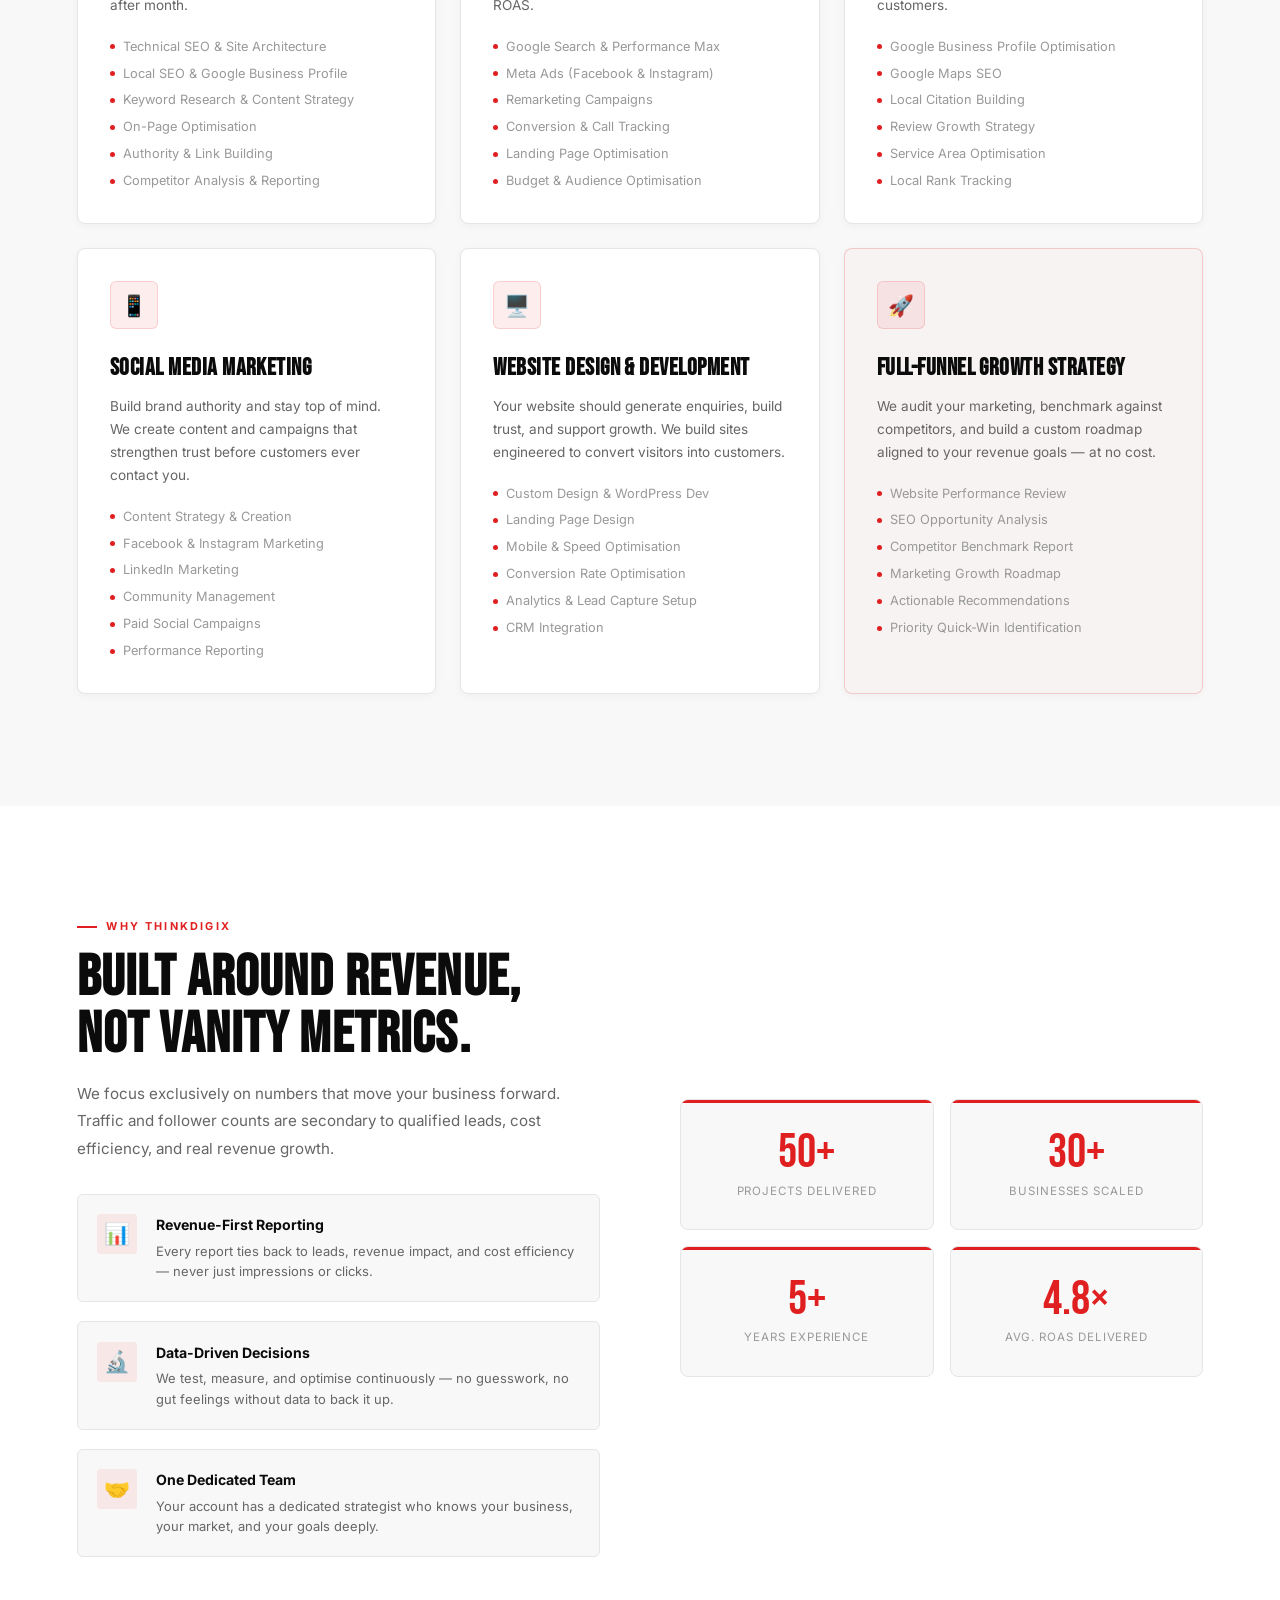
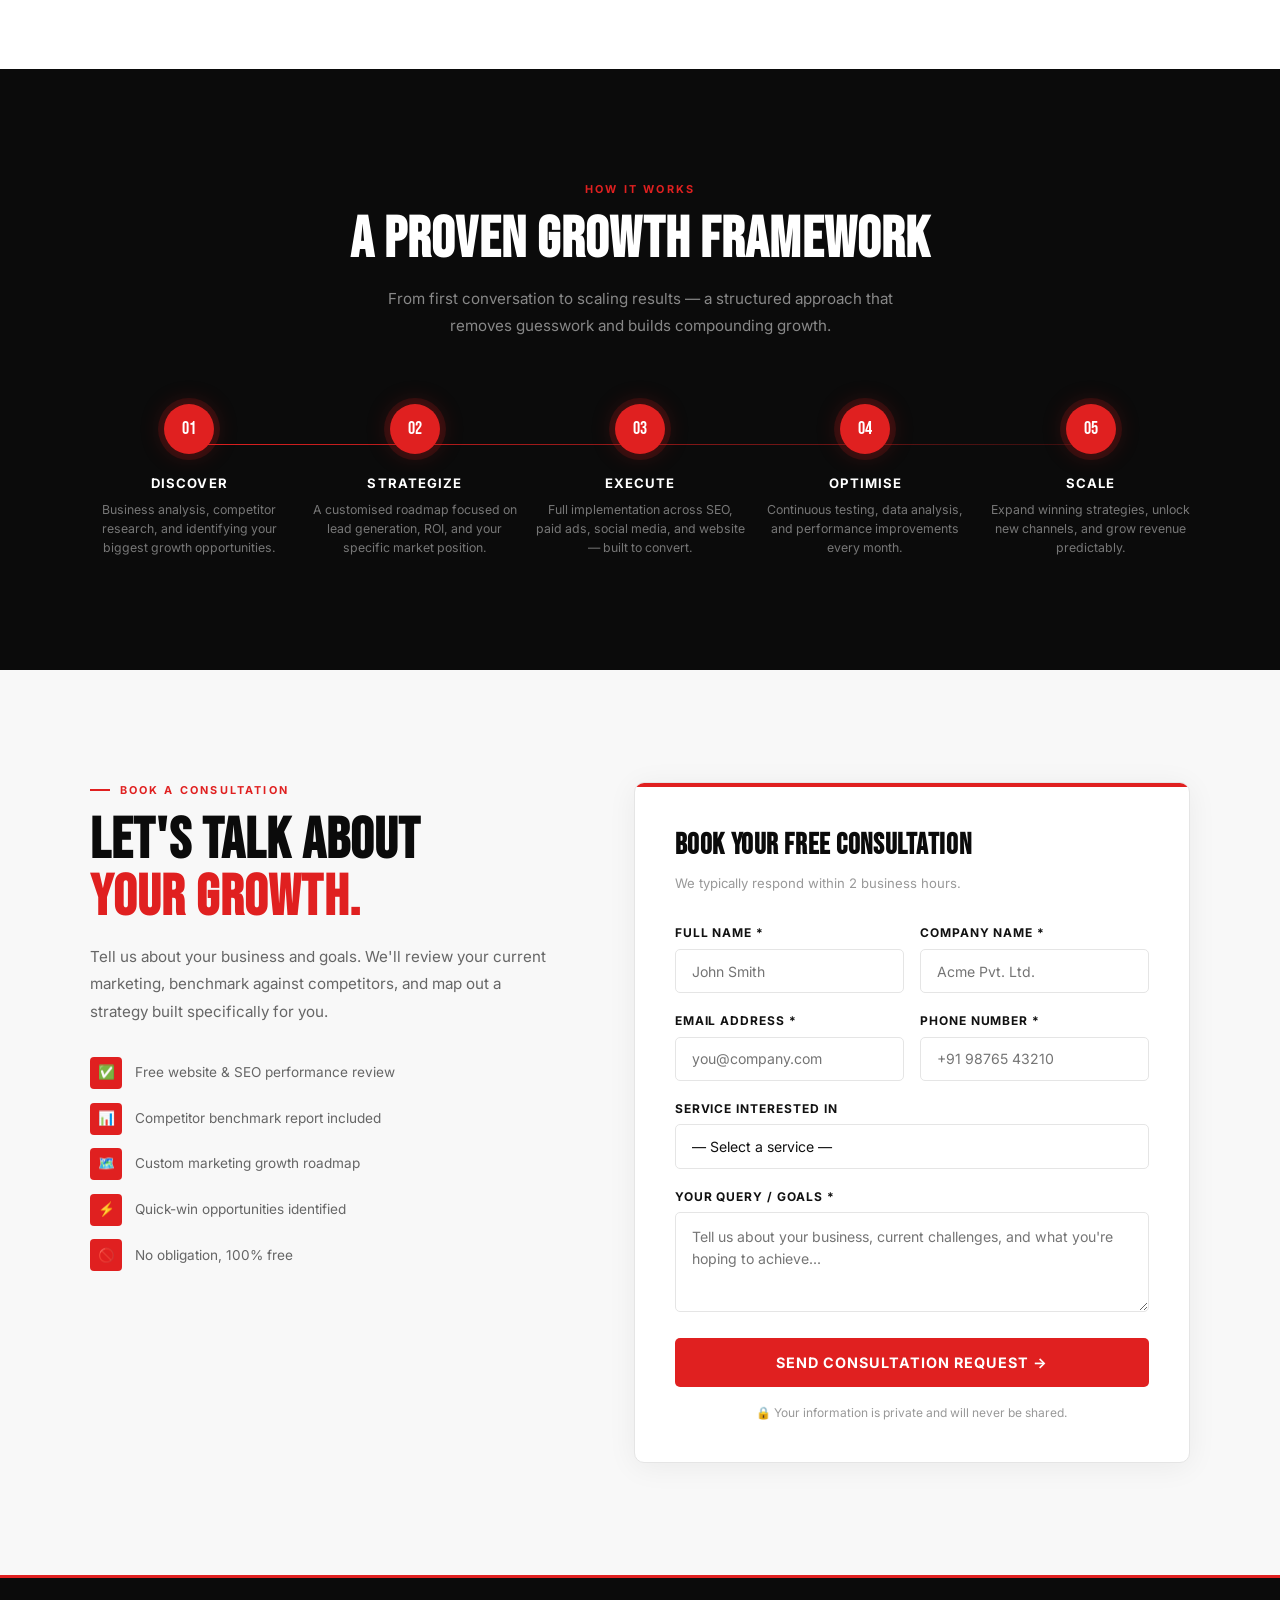
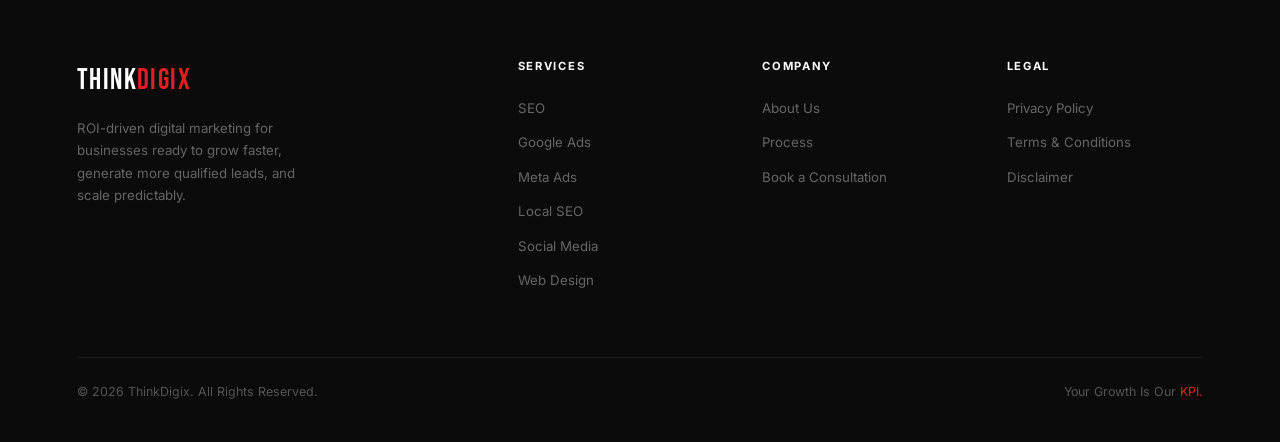
==== commit a284864a: "Update index.html" ====
--- a/index.html
+++ b/index.html
@@ -45,8 +45,8 @@
         <a href="#services" class="btn-outline">Explore Services</a>
       </div>
       <div class="hero-stats">
-        <div class="hero-stat"><div class="num">100+</div><div class="lbl">Projects Delivered</div></div>
-        <div class="hero-stat"><div class="num">50+</div><div class="lbl">Businesses Scaled</div></div>
+        <div class="hero-stat"><div class="num">50+</div><div class="lbl">Projects Delivered</div></div>
+        <div class="hero-stat"><div class="num">30+</div><div class="lbl">Businesses Scaled</div></div>
         <div class="hero-stat"><div class="num">5+</div><div class="lbl">Years Experience</div></div>
       </div>
     </div>
@@ -62,20 +62,20 @@
 <!-- MARQUEE -->
 <div class="marquee-wrap">
   <div class="marquee-track">
-    <span class="marquee-item">100+ Projects Delivered</span><span class="marquee-sep">✦</span>
+    <span class="marquee-item">50+ Projects Delivered</span><span class="marquee-sep">✦</span>
     <span class="marquee-item">ROI-Focused Strategies</span><span class="marquee-sep">✦</span>
     <span class="marquee-item">5+ Years Experience</span><span class="marquee-sep">✦</span>
     <span class="marquee-item">Multi-Channel Marketing</span><span class="marquee-sep">✦</span>
     <span class="marquee-item">Lead Generation Focused</span><span class="marquee-sep">✦</span>
     <span class="marquee-item">Data-Driven Growth</span><span class="marquee-sep">✦</span>
-    <span class="marquee-item">50+ Businesses Scaled</span><span class="marquee-sep">✦</span>
-    <span class="marquee-item">100+ Projects Delivered</span><span class="marquee-sep">✦</span>
+    <span class="marquee-item">30+ Businesses Scaled</span><span class="marquee-sep">✦</span>
+    <span class="marquee-item">50+ Projects Delivered</span><span class="marquee-sep">✦</span>
     <span class="marquee-item">ROI-Focused Strategies</span><span class="marquee-sep">✦</span>
     <span class="marquee-item">5+ Years Experience</span><span class="marquee-sep">✦</span>
     <span class="marquee-item">Multi-Channel Marketing</span><span class="marquee-sep">✦</span>
     <span class="marquee-item">Lead Generation Focused</span><span class="marquee-sep">✦</span>
     <span class="marquee-item">Data-Driven Growth</span><span class="marquee-sep">✦</span>
-    <span class="marquee-item">50+ Businesses Scaled</span><span class="marquee-sep">✦</span>
+    <span class="marquee-item">30+ Businesses Scaled</span><span class="marquee-sep">✦</span>
   </div>
 </div>
 
@@ -195,8 +195,8 @@
       </div>
       <div class="why-right reveal reveal-delay-2">
         <div class="why-right-grid">
-          <div class="metric-box"><div class="big">100+</div><div class="sm">Projects Delivered</div></div>
-          <div class="metric-box"><div class="big">50+</div><div class="sm">Businesses Scaled</div></div>
+          <div class="metric-box"><div class="big">50+</div><div class="sm">Projects Delivered</div></div>
+          <div class="metric-box"><div class="big">30+</div><div class="sm">Businesses Scaled</div></div>
           <div class="metric-box"><div class="big">5+</div><div class="sm">Years Experience</div></div>
           <div class="metric-box"><div class="big">4.8×</div><div class="sm">Avg. ROAS Delivered</div></div>
         </div>
--- a/styles.css
+++ b/styles.css
@@ -57,7 +57,7 @@
 .hero-stat .num{font-family:'Bebas Neue',sans-serif;font-size:2.5rem;color:var(--red);line-height:1}
 .hero-stat .lbl{font-size:.7rem;color:var(--gray2);text-transform:uppercase;letter-spacing:.1em;margin-top:.15rem}
 .hero-cards{display:grid;grid-template-columns:1fr 1fr;gap:.85rem}
-.hcard{background:var(--white);border:1px solid var(--border);border-radius:8px;padding:1.4rem;transition:.3s;position:relative;overflow:hidden;box-shadow:0 2px 12px rgba(0,0,0,.05)}
+.hcard{background:var(--white);border:1px solid var(--border);border-radius:8px;padding:1.6rem 1.4rem;transition:.3s;position:relative;overflow:hidden;box-shadow:0 2px 12px rgba(0,0,0,.05);display:flex;flex-direction:column;justify-content:center}
 .hcard::before{content:'';position:absolute;top:0;left:0;right:0;height:3px;background:var(--red);transform:scaleX(0);transform-origin:left;transition:.4s}
 .hcard:hover{border-color:rgba(224,32,32,.3);transform:translateY(-4px);box-shadow:0 8px 30px rgba(224,32,32,.1)}
 .hcard:hover::before{transform:scaleX(1)}
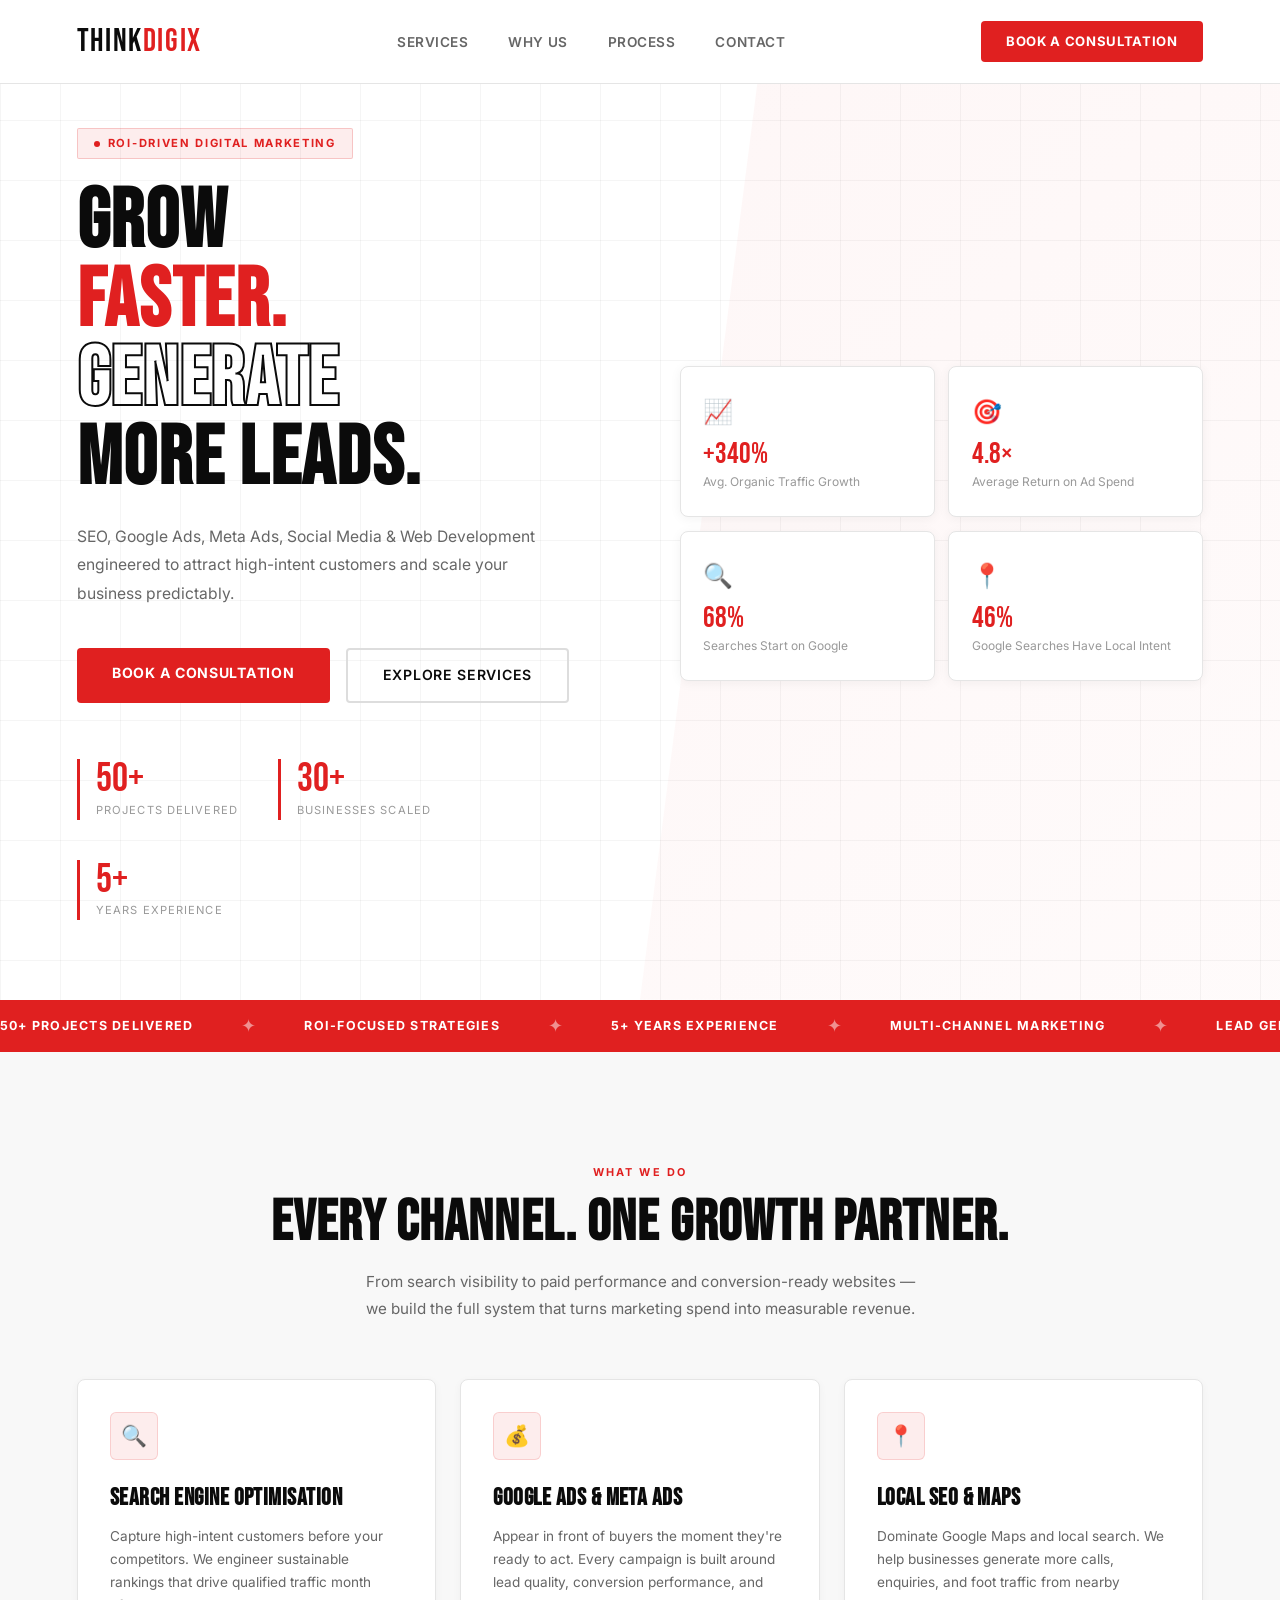
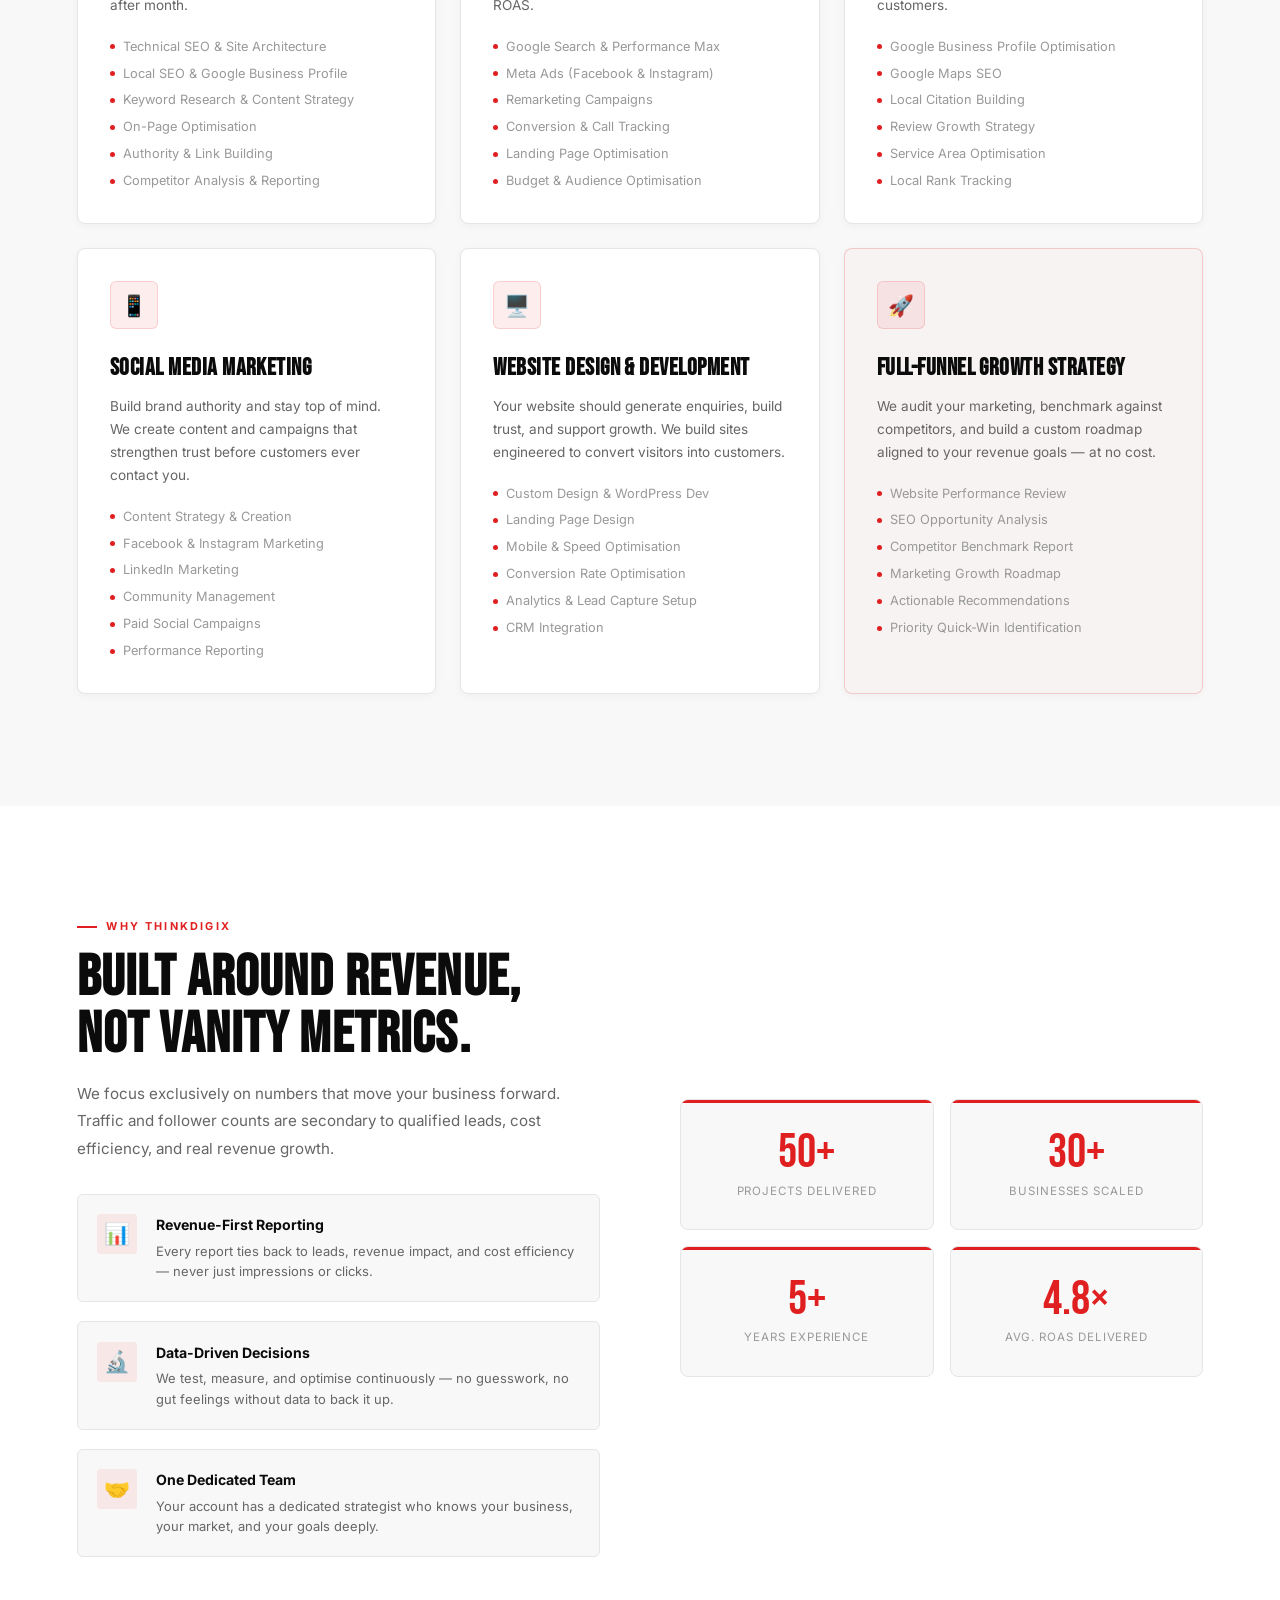
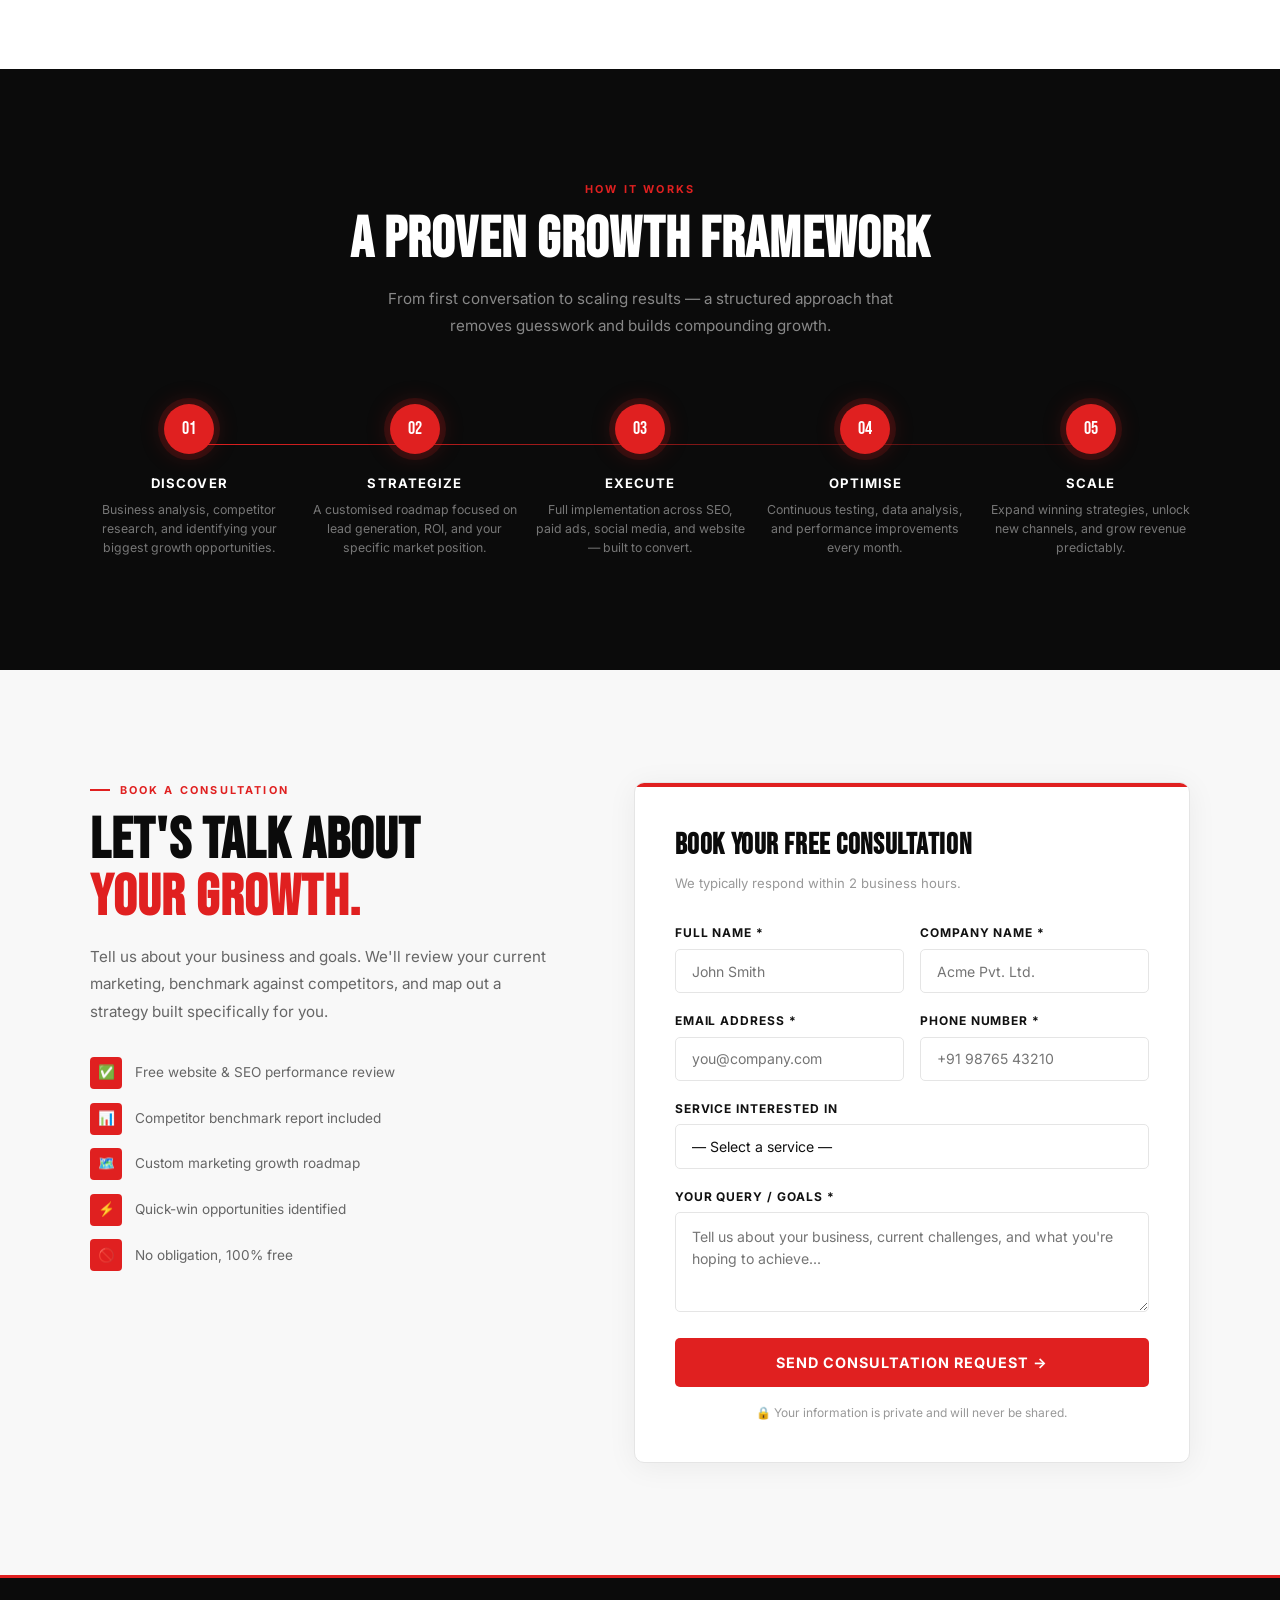
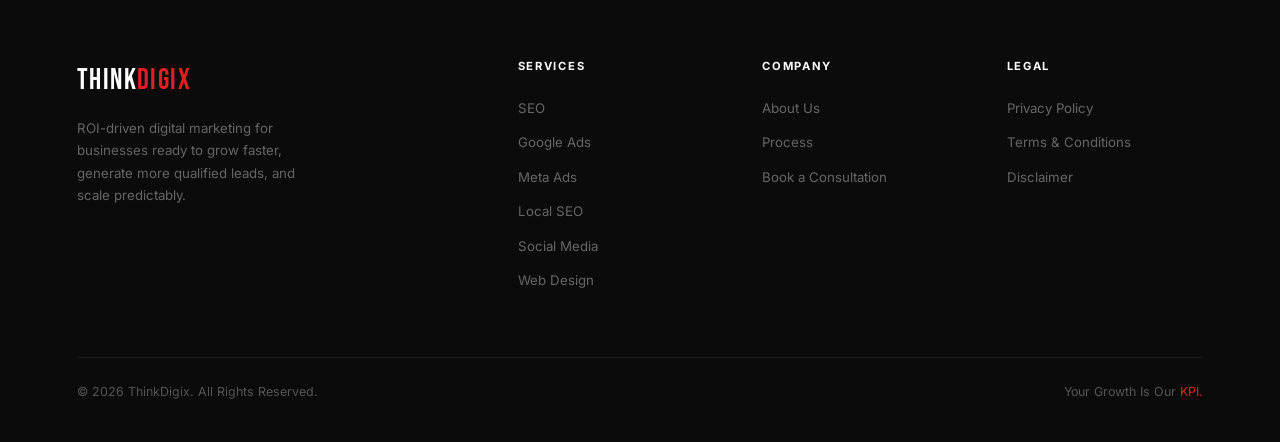
==== commit 769e6038: "Update index.html" ====
--- a/index.html
+++ b/index.html
@@ -244,7 +244,7 @@
         <h3>Book Your Free Consultation</h3>
         <p class="form-sub">We typically respond within 2 business hours.</p>
         <!-- Formspree handles email delivery -->
-        <form id="consultForm" action="https://formspree.io/f/xwpbqrzd" method="POST">
+        <form id="consultForm" action="https://formspree.io/f/xwvjjdlp" method="POST">
           <input type="hidden" name="_subject" value="New Consultation Request — ThinkDigix"/>
           <input type="hidden" name="_replyto" value="siddharthaacharya2000@gmail.com"/>
           <div class="form-row">
--- a/styles.css
+++ b/styles.css
@@ -61,8 +61,8 @@
 .hcard::before{content:'';position:absolute;top:0;left:0;right:0;height:3px;background:var(--red);transform:scaleX(0);transform-origin:left;transition:.4s}
 .hcard:hover{border-color:rgba(224,32,32,.3);transform:translateY(-4px);box-shadow:0 8px 30px rgba(224,32,32,.1)}
 .hcard:hover::before{transform:scaleX(1)}
-.hcard:nth-child(2){margin-top:1.8rem}
-.hcard:nth-child(4){margin-top:-1.8rem}
+.hcard:nth-child(odd){margin-top:0}
+.hcard:nth-child(even){margin-top:0}
 .hcard-icon{font-size:1.5rem;margin-bottom:.6rem}
 .hcard-val{font-family:'Bebas Neue',sans-serif;font-size:1.8rem;color:var(--red);line-height:1}
 .hcard-desc{font-size:.75rem;color:var(--gray2);margin-top:.25rem;line-height:1.4}
